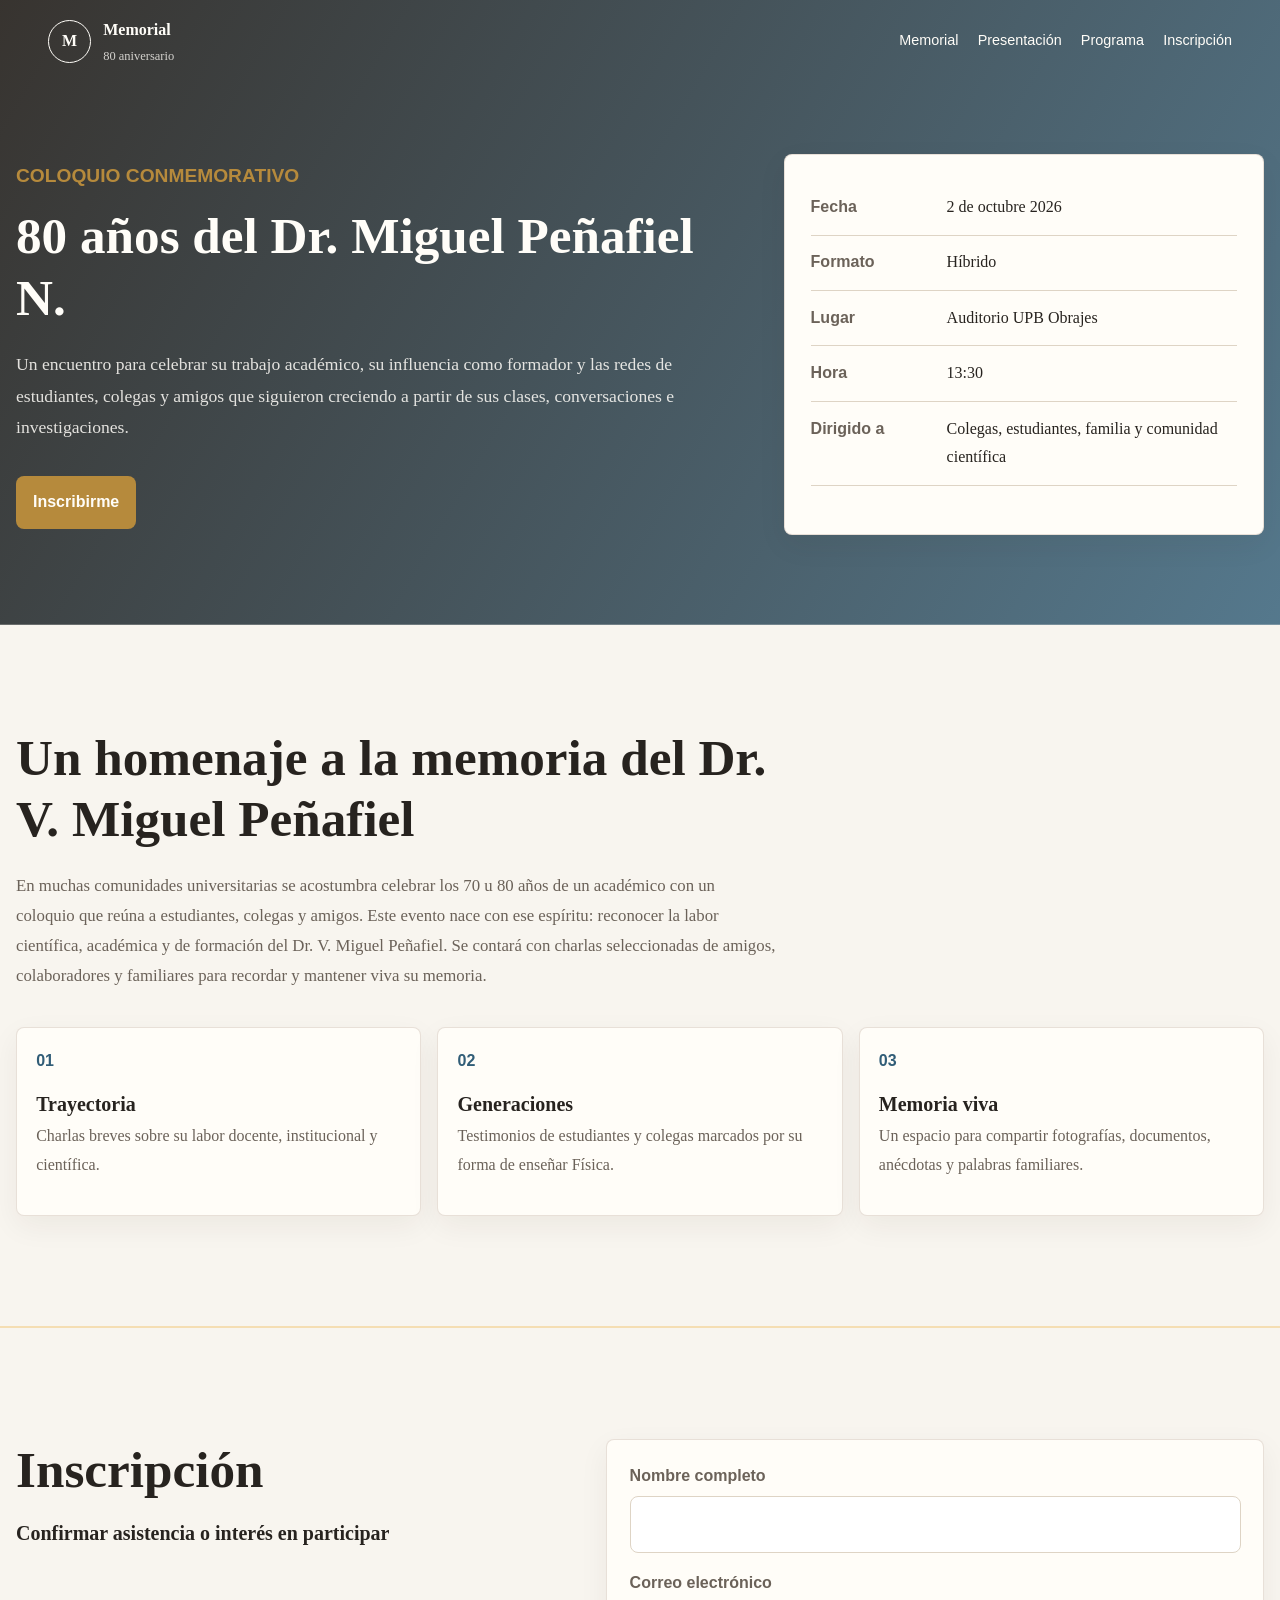
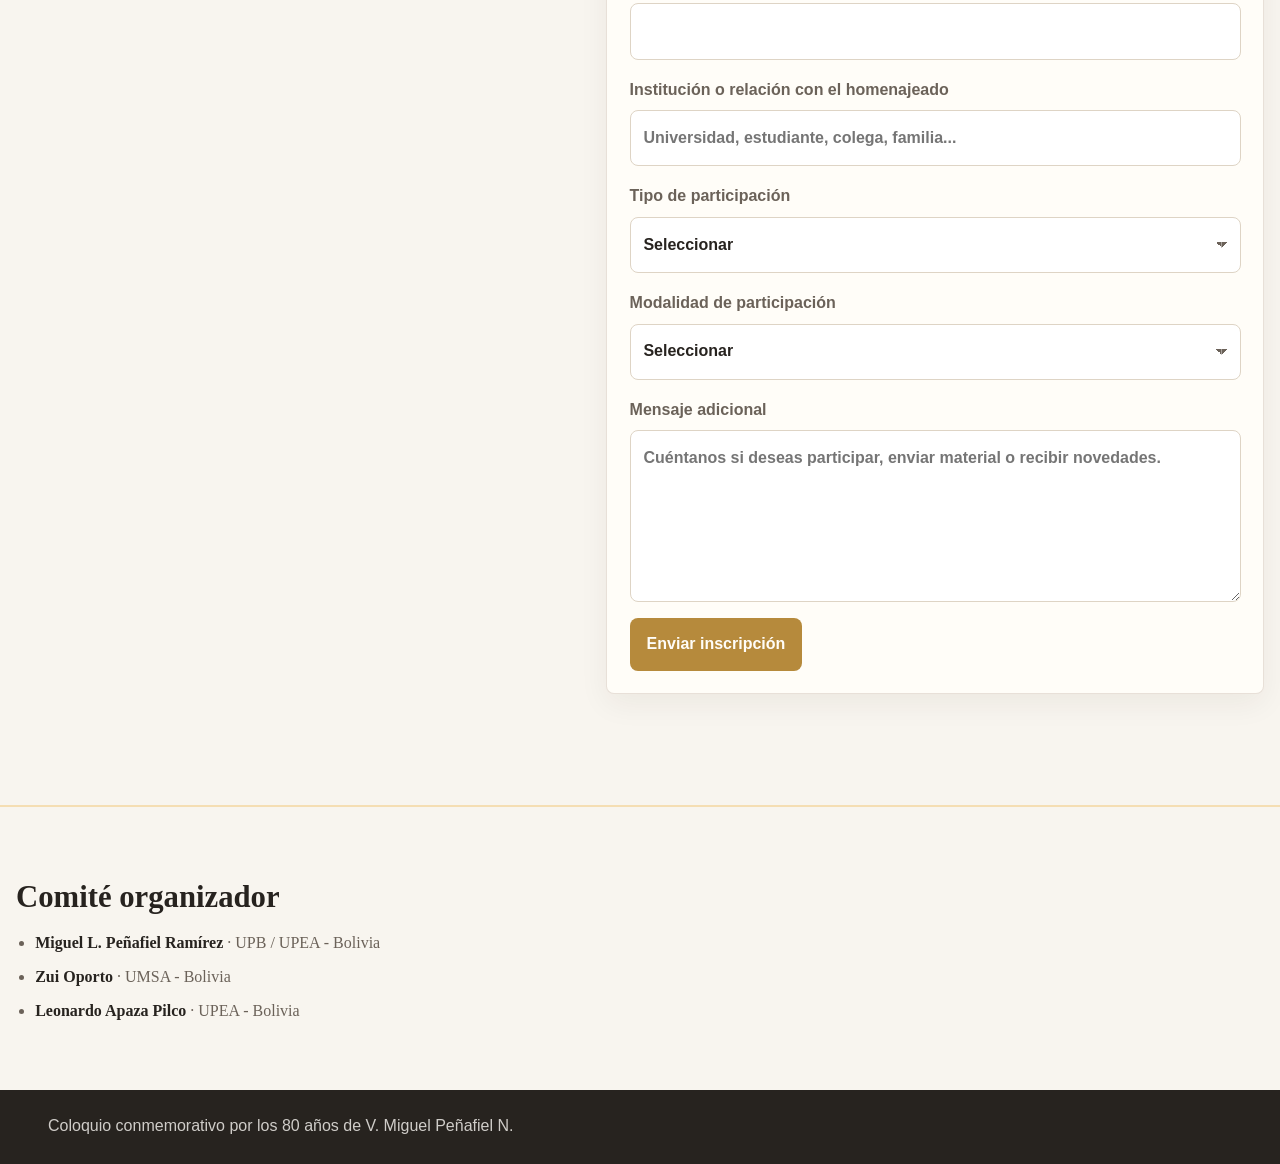
==== index.html @ a24dca51 "Update index.html tentative program update" ====
<!DOCTYPE html>
<html lang="es">
  <head>
    <meta charset="UTF-8" />
    <meta name="viewport" content="width=device-width, initial-scale=1.0" />
    <meta
      name="description"
      content="Página del coloquio conmemorativo por los 80 años de V. Miguel Peñafiel N., doctor en Física y formador de generaciones de físicos en Bolivia."
    />
    <title>80 aniversario | Dr. V. Miguel Peñafiel N.</title>
    <link rel="stylesheet" href="styles.css" />
  </head>
  <body>
    <a class="skip-link" href="#contenido">Saltar al contenido</a>

    <header class="site-header event-header" data-header>
      <a class="brand" href="index.html" aria-label="Volver al memorial">
        <span class="brand-mark" aria-hidden="true">M</span>
        <span>
          <strong>Memorial</strong>
          <small>80 aniversario</small>
        </span>
      </a>

     <!-- <button class="nav-toggle" type="button" aria-expanded="false" aria-controls="site-nav">
        <span class="nav-toggle-line"></span>
        <span class="nav-toggle-line"></span>
        <span class="nav-toggle-line"></span>
        <span class="sr-only">Abrir menú</span>
      </button>
      -->

      <nav class="site-nav" id="site-nav" aria-label="Navegación principal">
        <a href="index.html">Memorial</a>
        <a href="#presentacion">Presentación</a>
        <a href="#programa">Programa</a>
        <a href="#inscripcion">Inscripción</a>
      </nav>
    </header>

    <main id="contenido">
      <section class="event-hero" aria-labelledby="event-page-title">
        <div class="section-shell event-hero-grid">
          <div class="event-hero-copy">
            <p class="eyebrow">Coloquio conmemorativo</p>
            <h2 id="event-page-title">80 años del Dr. Miguel Peñafiel N.</h2>
            <p>
              Un encuentro para celebrar su trabajo académico, su influencia como formador y las redes de
              estudiantes, colegas y amigos que siguieron creciendo a partir de sus clases, conversaciones e
              investigaciones.
            </p>
            <div class="hero-actions">
              <a class="button button-primary" href="#inscripcion">Inscribirme</a>
              <!--
              <a class="button event-button-secondary" href="#programa">Ver programa tentativo</a>
              -->
            </div>
          </div>

          <aside class="event-summary-panel" aria-label="Resumen del evento">
            <dl class="event-details">
              <div>
                <dt>Fecha</dt>
                <dd>2 de octubre 2026</dd>
              </div>
              <div>
                <dt>Formato</dt>
                <dd>Híbrido</dd>
              </div>
              <div>
                <dt>Lugar</dt>
                <dd>Auditorio UPB Obrajes</dd>
              </div>
              <div>
                <dt>Hora</dt>
                <dd>13:30</dd>
              </div>
              <div>
                <dt>Dirigido a</dt>
                <dd>Colegas, estudiantes, familia y comunidad científica</dd>
              </div>
            </dl>
          </aside>
        </div>
      </section>

      <section class="section-shell section" id="presentacion" aria-labelledby="presentation-title">
        <div class="section-heading">
          <h2 id="presentation-title">Un homenaje a la memoria del Dr. V. Miguel Peñafiel</h2>
          <p>
            En muchas comunidades universitarias se acostumbra celebrar los 70 u 80 años de un académico
            con un coloquio que reúna a estudiantes, colegas y amigos. Este evento nace con ese espíritu:
            reconocer la labor científica, académica y de formación del Dr. V. Miguel Peñafiel. Se contará 
            con charlas seleccionadas de amigos, colaboradores y familiares para recordar y mantener viva
             su memoria.
          </p>
        </div>

        <div class="feature-grid">
          <article class="feature-card">
            <span>01</span>
            <h3>Trayectoria</h3>
            <p>Charlas breves sobre su labor docente, institucional y científica.</p>
          </article>
          <article class="feature-card">
            <span>02</span>
            <h3>Generaciones</h3>
            <p>Testimonios de estudiantes y colegas marcados por su forma de enseñar Física.</p>
          </article>
          <article class="feature-card">
            <span>03</span>
            <h3>Memoria viva</h3>
            <p>Un espacio para compartir fotografías, documentos, anécdotas y palabras familiares.</p>
          </article>
        </div>
      </section>

<!--
<section class="band" id="programa" aria-labelledby="program-title">
  <div class="section-shell section">
    <div class="section-heading">
      <p class="eyebrow">Programa tentativo</p>
      <h2 id="program-title">Una jornada para pensar, recordar y encontrarnos</h2>
      <p>
        La programación puede ajustarse a medida que se confirme la participación de colegas,
        estudiantes e instituciones.
      </p>
    </div>

    <div class="program-list">
        <article class="program-item">
        <time>13:30</time>
        <div>
          <h3>José Nogales</h3>
          <p>por definir</p>
        </div>
      </article>
      <article class="program-item">
        <time>14:00</time>
        <div>
          <h3>Registro y bienvenida</h3>
          <p>Recepción de asistentes, café inicial y apertura del encuentro.</p>
        </div>
      </article>

      <article class="program-item">
        <time>14:30</time>
        <div>
          <h3>Apertura institucional</h3>
          <p>Palabras de bienvenida y presentación del sentido del coloquio.</p>
        </div>
      </article>

      <article class="program-item">
        <time>15:00</time>
        <div>
          <h3>Mesa 1: Física, docencia y universidad</h3>
          <p>Intervenciones sobre su papel en la formación académica y científica.</p>
        </div>
      </article>

      <article class="program-item">
        <time>15:30</time>
        <div>
          <h3>Mesa 2: Testimonios de generaciones</h3>
          <p>Recuerdos de exestudiantes, colegas y colaboradores.</p>
        </div>
      </article>

      <article class="program-item">
        <time>16:30</time>
        <div>
          <h3>Marcelo Ramírez</h3>
          <p>por definir</p>
        </div>
      </article>

      <article class="program-item">
        <time>17:00</time>
        <div>
          <h3>Renán Cabrera</h3>
          <p>Control relativistico con la ecuación de Dirac</p>
        </div>
      </article>

      <article class="program-item">
        <time>17:00</time>
        <div>
          <h3>Memoria familiar</h3>
          <p>Palabras de la familia y presentación de fotografías o documentos seleccionados.</p>
        </div>
      </article>

      <article class="program-item">
        <time>17:30</time>
        <div>
          <h3>Zui Oporto</h3>
          <p>Revisión de la tesis de doctorado del Dr. V. Miguel Peñafiel</p>
        </div>
      </article>

      <article class="program-item">
        <time>18:00</time>
        <div>
          <h3>Cierre</h3>
          <p>Agradecimientos y próximos pasos para conservar el archivo memorial.</p>
        </div>
      </article>

      <article class="program-item">
        <time>18:30</time>
        <div>
          <h3>Cierre</h3>
          <p>Agradecimientos y próximos pasos para conservar el archivo memorial.</p>
        </div>
      </article>
    </div>
  </div>
</section>
-->
<hr class="white-line">
    
      <section class="section-inscription section" id="inscripcion" aria-labelledby="registration-title">
        <div class="registration-layout">
          <div>
            <h2>Inscripción</h2>
            <h3 id="registration-title">Confirmar asistencia o interés en participar</h3>
          </div>

          <form
  class="registration-form"
  action="https://formspree.io/f/xdeorkno"
  method="POST"
>
  <label>
    Nombre completo
    <input
      type="text"
      name="name"
      autocomplete="name"
      required
    />
  </label>

  <label>
    Correo electrónico
    <input
      type="email"
      name="email"
      autocomplete="email"
      required
    />
  </label>

  <label>
    Institución o relación con el homenajeado
    <input
      type="text"
      name="affiliation"
      placeholder="Universidad, estudiante, colega, familia..."
      required
    />
  </label>

  <label>
    Tipo de participación
    <select name="participation" required>
      <option value="">Seleccionar</option>
      <option value="Asistente">Asistente</option>
      <option value="Propuesta de charla">
        Quisiera proponer una charla
      </option>
      <option value="Testimonio">
        Quisiera compartir un testimonio
      </option>
      <option value="Institución">
        Represento a una institución
      </option>
    </select>
  </label>

   <label>
    Modalidad de participación
    <select name="participation" required>
      <option value="">Seleccionar</option>
      <option value="Presencial">Presencial</option>
      <option value="Virtual">Virtual</option>
    </select>
  </label>
            

  <label>
    Mensaje adicional
    <textarea
      name="message"
      rows="5"
      placeholder="Cuéntanos si deseas participar, enviar material o recibir novedades."
    ></textarea>
  </label>

  <input
    type="hidden"
    name="_subject"
    value="Nueva inscripción al coloquio del Dr. Miguel Peñafiel"
  />

  <button
    class="button button-primary"
    type="submit"
  >
    Enviar inscripción
  </button>
</form>
        </div>
      </section>
<hr class="white-line">
      <section class="section-shell committee-section" id="comite" aria-labelledby="committee-title">
        <h2 id="committee-title">Comité organizador</h2>
        <ul class="committee-list">
          <li><strong>Miguel L. Peñafiel Ramírez</strong> · UPB / UPEA - Bolivia </li>
          <li><strong>Zui Oporto</strong> · UMSA - Bolivia</li>
          <li><strong>Leonardo Apaza Pilco</strong> · UPEA - Bolivia</li>
        </ul>
      </section>

    </main>

    <footer class="site-footer">
      <p>Coloquio conmemorativo por los 80 años de V. Miguel Peñafiel N.</p>
      <!--
      <a href="index.html">Volver al memorial</a>
      -->
    </footer>

    <script src="js/main.js"></script>
  </body>
</html>
---- styles.css ----
:root {
  color-scheme: light;
  --paper: #f8f5ef;
  --paper-deep: #efe8dc;
  --ink: #27231f;
  --muted: #6b6259;
  --line: #ded4c5;
  --cedar: #724a32;
  --cedar-dark: #533421;
  --sage: #687967;
  --blue: #315d77;
  --gold: #b68a3c;
  --white: #fffdf8;
  --shadow: 0 20px 55px rgba(43, 32, 22, 0.14);
  --radius: 8px;
  --max: 1400px;
}

* {
  box-sizing: border-box;
}

html {
  scroll-behavior: smooth;
}

body {
  margin: 0;
  background: var(--paper);
  color: var(--ink);
  font-family: Georgia, "Times New Roman", serif;
  line-height: 1.8;
}

.home-page {
  --paper: #f7efe6;
  --paper-deep: #efe2d2;
  --ink: #2a211d;
  --muted: #6b5d55;
  --line: #d8c3b0;
  --cedar: #9f1f24;
  --cedar-dark: #661217;
  --sage: #8f6f59;
  --blue: #334f5f;
  --gold: #b87443;
  --white: #fffdf7;
  --shadow: 0 18px 44px rgba(63, 42, 31, 0.12);
}

.home-page::before {
  content: "";
  position: fixed;
  z-index: -1;
  inset: 0;
  background:
    linear-gradient(90deg, rgba(120, 84, 54, 0.04) 1px, transparent 1px),
    linear-gradient(0deg, rgba(120, 84, 54, 0.035) 1px, transparent 1px);
  background-size: 34px 34px;
  pointer-events: none;
}

body.nav-open {
  overflow: hidden;
}

a {
  color: inherit;
}

button,
input,
select,
textarea {
  font: inherit;
}

code {
  background: rgba(114, 74, 50, 0.1);
  border-radius: 4px;
  padding: 0.1rem 0.35rem;
}

.skip-link,
.sr-only {
  position: absolute;
  width: 1px;
  height: 1px;
  overflow: hidden;
  clip: rect(0, 0, 0, 0);
}

.skip-link:focus {
  z-index: 1000;
  width: auto;
  height: auto;
  clip: auto;
  top: 1rem;
  left: 1rem;
  padding: 0.75rem 1rem;
  background: var(--ink);
  color: var(--white);
}

.white-line {
  border: 0;
  border-top: 2px solid wheat;
}

.site-header {
  position: fixed;
  z-index: 50;
  top: 0;
  left: 0;
  right: 0;
  display: flex;
  align-items: center;
  justify-content: space-between;
  gap: 1rem;
  padding: 1rem clamp(1rem, 4vw, 3rem);
  color: var(--white);
  transition: background 180ms ease, box-shadow 180ms ease, color 180ms ease;
}

.site-header.scrolled,
.site-header.nav-active {
  background: rgba(248, 245, 239, 0.96);
  color: var(--ink);
  box-shadow: 0 8px 24px rgba(33, 27, 20, 0.1);
  backdrop-filter: blur(16px);
}

.brand {
  display: inline-flex;
  align-items: center;
  gap: 0.75rem;
  text-decoration: none;
}

.brand-mark {
  display: grid;
  width: 2.7rem;
  height: 2.7rem;
  place-items: center;
  border: 1px solid currentColor;
  border-radius: 50%;
  font-weight: 700;
}

.brand strong,
.brand small {
  display: block;
}

.brand small {
  color: currentColor;
  font-size: 0.78rem;
  opacity: 0.78;
}

.site-nav {
  display: flex;
  align-items: center;
  gap: clamp(0.65rem, 1.5vw, 1.35rem);
  font-family: Arial, Helvetica, sans-serif;
  font-size: 0.9rem;
}

.site-nav a {
  padding: 0.35rem 0;
  text-decoration: none;
  border-bottom: 1px solid transparent;
}

.site-nav a:hover,
.site-nav a:focus-visible {
  border-color: currentColor;
}

.nav-toggle {
  display: none;
  width: 2.75rem;
  height: 2.75rem;
  border: 1px solid currentColor;
  border-radius: 50%;
  background: transparent;
  color: inherit;
}

.nav-toggle-line {
  display: block;
  width: 1.05rem;
  height: 1px;
  margin: 0.25rem auto;
  background: currentColor;
}

.hero {
  position: relative;
  min-height: 92vh;
  display: grid;
  align-items: center;
  overflow: hidden;
  color: var(--white);
}

.hero-bg,
.hero-overlay {
  position: absolute;
  inset: 0;
}

.hero-bg {
  background-image: url("../assets/images/web-background.jpg");
  background-position: center;
  background-size: cover;
  transform: scale(1.02);
}

.hero-overlay {
  background:
    linear-gradient(90deg, rgba(19, 17, 15, 0.78), rgba(19, 17, 15, 0.38) 48%, rgba(19, 17, 15, 0.22)),
    linear-gradient(0deg, rgba(19, 17, 15, 0.42), transparent 45%);
}

.home-page .hero-overlay {
  background:
    linear-gradient(90deg, rgba(42, 33, 29, 0.92), rgba(80, 55, 43, 0.72) 46%, rgba(42, 33, 29, 0.3)),
    linear-gradient(0deg, rgba(42, 33, 29, 0.58), transparent 50%);
}

.hero-content {
  position: relative;
  width: min(680px, calc(100% - 2rem));
  margin-left: clamp(1rem, 8vw, 7rem);
  padding-top: 5rem;
}

.home-page .hero {
  min-height: 86vh;
}

.home-page .hero-content {
  border-left: 5px solid var(--cedar);
  padding-left: clamp(1rem, 3vw, 2rem);
}

.eyebrow {
  margin: 0 0 0.7rem;
  color: var(--gold);
  font-family: Arial, Helvetica, sans-serif;
  font-size: 1.2rem;
  font-weight: 700;
  letter-spacing: 0;
  text-transform: uppercase;
}

h1,
h2,
h3,
p {
  margin-top: 0;
}

h1 {
  margin-bottom: 1rem;
  font-size: clamp(3rem, 8vw, 6.5rem);
  line-height: 0.96;
  max-width: 8.8ch;
}

h2 {
  margin-bottom: 1.3rem;
  font-size: clamp(2rem, 4vw, 3.4rem);
  line-height: 1.2;
}

h3 {
  margin-bottom: 0.4rem;
  font-size: 1.25rem;
  line-height: 1.2;
}

.hero-dates {
  margin-bottom: 1.2rem;
  color: #ead8b7;
  font-size: 1.25rem;
}

.hero-copy {
  max-width: 38rem;
  color: rgba(255, 253, 248, 0.88);
  font-size: 1.15rem;
}

.hero-actions {
  display: flex;
  flex-wrap: wrap;
  gap: 0.8rem;
  margin-top: 2rem;
}

.button {
  display: inline-flex;
  min-height: 2.85rem;
  align-items: center;
  justify-content: center;
  border: 1px solid transparent;
  border-radius: var(--radius);
  padding: 0.7rem 1rem;
  font-family: Arial, Helvetica, sans-serif;
  font-weight: 700;
  text-decoration: none;
  cursor: pointer;
}

.button-primary {
  background: var(--gold);
  color: var(--white);
}

.button-primary:hover,
.button-primary:focus-visible {
  background: var(--blue);
}

.button-secondary {
  border-color: rgba(255, 253, 248, 0.74);
  color: var(--white);
}

.button-secondary:hover,
.button-secondary:focus-visible {
  background: rgba(255, 253, 248, 0.12);
}

.section-inscription {
  width: min(var(--max), calc(100% - 2rem));
  margin: 0 auto;
  padding: 2rem;
}

.section-shell {
  width: min(var(--max), calc(100% - 2rem));
  margin: 0 auto;
}

.section {
  padding: clamp(4rem, 8vw, 7rem) 0;
}

.band {
  background: var(--paper-deep);
}

.home-page .band {
  background:
    linear-gradient(90deg, rgba(159, 31, 36, 0.055), rgba(255, 253, 247, 0.32)),
    var(--paper-deep);
}

.intro {
  padding: clamp(2.5rem, 5vw, 4rem) 0;
}

.intro-grid {
  display: grid;
  grid-template-columns: minmax(0, 0.9fr) minmax(0, 1.1fr);
  gap: clamp(1.5rem, 5vw, 4rem);
  align-items: start;
}

.intro-grid p:last-child,
.section-heading p {
  color: var(--muted);
  font-size: 1.05rem;
}

.section-heading {
  max-width: 760px;
  margin-bottom: 2.2rem;
}

.filter-row {
  display: flex;
  flex-wrap: wrap;
  gap: 0.6rem;
  margin-bottom: 1.4rem;
}

.filter-button {
  min-height: 2.4rem;
  border: 1px solid var(--line);
  border-radius: 999px;
  padding: 0.45rem 0.8rem;
  background: var(--white);
  color: var(--ink);
  cursor: pointer;
}

.filter-button.active {
  border-color: var(--cedar);
  background: var(--cedar);
  color: var(--white);
}

.photo-grid,
.memories-grid {
  display: grid;
  grid-template-columns: repeat(4, minmax(0, 1fr));
  gap: 1rem;
}

.photo-card,
.memory-card,
.document-item,
.event-panel,
.memory-form,
.contact-card {
  border: 1px solid rgba(96, 62, 43, 0.18);
  border-radius: var(--radius);
  background: var(--white);
  box-shadow: 0 10px 30px rgba(43, 32, 22, 0.06);
}

.home-page .photo-card,
.home-page .memory-card,
.home-page .document-item,
.home-page .archive-card,
.home-page .writing-card,
.home-page .event-panel,
.home-page .memory-form,
.home-page .contact-card {
  border-left: 4px solid rgba(159, 31, 36, 0.72);
  box-shadow: 0 12px 34px rgba(63, 42, 31, 0.08);
}

.photo-card {
  overflow: hidden;
}

.photo-card[hidden] {
  display: none;
}

.photo-card div:last-child {
  padding: 1rem;
}

.photo-card p,
.memory-card p,
.document-item p {
  margin-bottom: 0;
  color: var(--muted);
}

.photo-placeholder,
.photo-image {
  display: block;
  width: 100%;
  aspect-ratio: 4 / 3;
}

.photo-placeholder {
  background-size: cover;
  background-position: center;
}

.photo-image {
  object-fit: cover;
}

.photo-one {
  background-image:
    linear-gradient(140deg, rgba(49, 93, 119, 0.24), rgba(114, 74, 50, 0.18)),
    url("../assets/images/web-background.jpg");
}

.photo-two {
  background:
    linear-gradient(135deg, rgba(83, 52, 33, 0.78), rgba(104, 121, 103, 0.82)),
    repeating-linear-gradient(90deg, transparent 0 14px, rgba(255, 255, 255, 0.12) 14px 15px);
}

.photo-three {
  background:
    linear-gradient(160deg, rgba(49, 93, 119, 0.88), rgba(239, 232, 220, 0.4)),
    radial-gradient(circle at 70% 35%, rgba(255, 253, 248, 0.75), transparent 24%);
}

.photo-four {
  background:
    linear-gradient(135deg, rgba(182, 138, 60, 0.78), rgba(114, 74, 50, 0.72)),
    linear-gradient(45deg, transparent 48%, rgba(255, 253, 248, 0.35) 48% 52%, transparent 52%);
}

.document-list {
  display: grid;
  gap: 0.85rem;
}

.archive-layout {
  display: grid;
  gap: 1.2rem;
}

.archive-card,
.archive-note,
.writing-card {
  border: 1px solid rgba(96, 62, 43, 0.18);
  border-radius: var(--radius);
  background: var(--white);
  box-shadow: 0 10px 30px rgba(43, 32, 22, 0.06);
}

.archive-card {
  display: grid;
  grid-template-columns: minmax(0, 1fr) auto;
  gap: 1rem;
  align-items: center;
  padding: clamp(1rem, 3vw, 1.5rem);
}

.archive-card p {
  margin-bottom: 0;
  color: var(--muted);
}

.archive-note {
  padding: 0.9rem 1rem;
  color: var(--muted);
}

.archive-note strong {
  color: var(--ink);
}

.writings-grid {
  display: grid;
  grid-template-columns: repeat(3, minmax(0, 1fr));
  gap: 1rem;
}

.writing-card {
  display: grid;
  gap: 0.55rem;
  align-content: start;
  padding: 1.1rem;
}

.writing-card p {
  margin-bottom: 0.5rem;
  color: var(--muted);
}

.writing-type {
  color: var(--cedar);
  font-family: Arial, Helvetica, sans-serif;
  font-size: 0.82rem;
  font-weight: 700;
}

.document-item {
  display: grid;
  grid-template-columns: auto 1fr auto;
  gap: 1rem;
  align-items: center;
  padding: 1rem;
}

.document-icon {
  display: grid;
  width: 3rem;
  height: 3rem;
  place-items: center;
  border-radius: 50%;
  background: rgba(49, 93, 119, 0.12);
  color: var(--blue);
  font-family: Arial, Helvetica, sans-serif;
  font-weight: 700;
}

.document-link {
  color: var(--cedar);
  font-family: Arial, Helvetica, sans-serif;
  font-weight: 700;
}

.document-link.is-disabled {
  color: var(--muted);
  text-decoration: none;
}

.event-section {
  padding: clamp(4rem, 8vw, 7rem) 0;
  background: var(--ink);
  color: var(--white);
}

.home-page .event-section {
  background:
    linear-gradient(135deg, rgba(42, 33, 29, 0.98), rgba(96, 18, 23, 0.92));
}

.event-layout {
  display: grid;
  grid-template-columns: minmax(0, 1fr) minmax(320px, 0.8fr);
  gap: clamp(1.5rem, 5vw, 4rem);
  align-items: center;
}

.event-copy p:not(.eyebrow) {
  max-width: 40rem;
  color: rgba(255, 253, 248, 0.76);
  font-size: 1.08rem;
}

.event-panel {
  padding: clamp(1rem, 3vw, 1.6rem);
  color: var(--ink);
}

.event-details {
  margin: 0 0 1.4rem;
}

.event-details div {
  display: grid;
  grid-template-columns: 7.5rem 1fr;
  gap: 1rem;
  padding: 0.8rem 0;
  border-bottom: 1px solid var(--line);
}

.event-details dt {
  color: var(--muted);
  font-family: Arial, Helvetica, sans-serif;
  font-weight: 700;
}

.event-details dd {
  margin: 0;
}

.memories-grid {
  margin-bottom: 1rem;
}

.memory-card {
  padding: 1rem;
}

.memory-card cite {
  display: block;
  margin-top: 1rem;
  color: var(--cedar);
  font-family: Arial, Helvetica, sans-serif;
  font-style: normal;
  font-weight: 700;
}

.memory-form {
  margin-top: 1.5rem;
  padding: clamp(1rem, 3vw, 1.4rem);
}

.form-grid {
  display: grid;
  grid-template-columns: repeat(2, minmax(0, 1fr));
  gap: 1rem;
}

label {
  display: grid;
  gap: 0.35rem;
  margin-bottom: 1rem;
  color: var(--muted);
  font-family: Arial, Helvetica, sans-serif;
  font-weight: 700;
}

input,
select,
textarea {
  width: 100%;
  border: 1px solid var(--line);
  border-radius: var(--radius);
  padding: 0.8rem;
  background: #fff;
  color: var(--ink);
}

select {
  appearance: none;
  background-image:
    linear-gradient(45deg, transparent 50%, var(--muted) 50%),
    linear-gradient(135deg, var(--muted) 50%, transparent 50%);
  background-position:
    calc(100% - 1.1rem) 50%,
    calc(100% - 0.75rem) 50%;
  background-repeat: no-repeat;
  background-size: 0.35rem 0.35rem;
}

textarea {
  resize: vertical;
}

.form-note {
  min-height: 1.5rem;
  margin: 0.8rem 0 0;
  color: var(--sage);
  font-family: Arial, Helvetica, sans-serif;
  font-weight: 700;
}

.contact-band {
  padding: clamp(4rem, 8vw, 6rem) 0;
}

.contact-layout {
  display: grid;
  grid-template-columns: minmax(0, 1fr) minmax(280px, 0.7fr);
  gap: clamp(1.5rem, 5vw, 3rem);
  align-items: center;
}

.contact-card {
  display: grid;
  gap: 0.4rem;
  padding: 1.2rem;
  font-style: normal;
}

.contact-card span {
  color: var(--muted);
}

.event-hero {
  padding: clamp(7rem, 12vw, 10rem) 0 clamp(4rem, 7vw, 6rem);
  background:
    linear-gradient(120deg, rgba(39, 35, 31, 0.92), rgba(49, 93, 119, 0.82)),
    url("../assets/images/web-background.jpg");
  background-position: center;
  background-size: cover;
  color: var(--white);
}

.event-hero-grid {
  display: grid;
  grid-template-columns: minmax(0, 1.1fr) minmax(320px, 0.75fr);
  gap: clamp(1.5rem, 5vw, 4rem);
  align-items: center;
}

.event-hero-copy {
  max-width: 760px;
}

.event-hero-copy h1 {
  max-width: 10.5ch;
}

.event-hero-copy p:not(.eyebrow):not(.hero-dates) {
  max-width: 44rem;
  color: rgba(255, 253, 248, 0.86);
  font-size: 1.1rem;
}

.event-button-secondary {
  border-color: rgba(255, 253, 248, 0.74);
  color: var(--white);
}

.event-button-secondary:hover,
.event-button-secondary:focus-visible {
  background: rgba(255, 253, 248, 0.12);
}

.event-summary-panel,
.feature-card,
.program-item,
.registration-form {
  border: 1px solid rgba(114, 74, 50, 0.16);
  border-radius: var(--radius);
  background: var(--white);
  box-shadow: 0 10px 30px rgba(43, 32, 22, 0.06);
}

.event-summary-panel {
  padding: clamp(1rem, 3vw, 1.6rem);
  color: var(--ink);
}

.feature-grid {
  display: grid;
  grid-template-columns: repeat(3, minmax(0, 1fr));
  gap: 1rem;
}

.feature-card {
  padding: 1.2rem;
}

.feature-card span {
  display: inline-flex;
  margin-bottom: 1rem;
  color: var(--blue);
  font-family: Arial, Helvetica, sans-serif;
  font-weight: 700;
}

.feature-card p,
.program-item p,
.registration-layout p {
  color: var(--muted);
}

.committee-section {
  padding: clamp(2.5rem, 5vw, 4rem) 0;
}

.committee-section h2 {
  margin-bottom: 0.8rem;
  font-size: clamp(1.4rem, 2.4vw, 2rem);
}

.committee-list {
  max-width: 680px;
  margin: 0;
  padding-left: 1.2rem;
  color: var(--muted);
}

.committee-list li + li {
  margin-top: 0.35rem;
}

.committee-list strong {
  color: var(--ink);
}

.program-list {
  display: grid;
  gap: 0.85rem;
}

.program-item {
  display: grid;
  grid-template-columns: 5rem 1fr;
  gap: 1rem;
  padding: 1rem;
}

.program-item time {
  color: var(--cedar);
  font-family: Arial, Helvetica, sans-serif;
  font-weight: 700;
}

.program-item h3 {
  margin-bottom: 0.25rem;
}

.program-item p {
  margin-bottom: 0;
}

.registration-layout {
  display: grid;
  grid-template-columns: minmax(0, 0.8fr) minmax(320px, 1fr);
  gap: clamp(1.5rem, 5vw, 4rem);
  align-items: start;
}

.registration-form {
  padding: clamp(1rem, 3vw, 1.4rem);
}

.site-footer {
  display: flex;
  justify-content: space-between;
  gap: 1rem;
  padding: 1.4rem clamp(1rem, 4vw, 3rem);
  background: var(--ink);
  color: rgba(255, 253, 248, 0.78);
  font-family: Arial, Helvetica, sans-serif;
}

.site-footer p {
  margin-bottom: 0;
}

.site-footer a {
  color: var(--white);
}

@media (max-width: 900px) {
  .nav-toggle {
    display: block;
  }

  .site-nav {
    position: fixed;
    inset: 4.8rem 1rem auto 1rem;
    display: none;
    flex-direction: column;
    align-items: stretch;
    padding: 1rem;
    border-radius: var(--radius);
    background: var(--white);
    color: var(--ink);
    box-shadow: var(--shadow);
  }

  .site-nav.open {
    display: flex;
  }

  .site-nav a {
    padding: 0.75rem 0.4rem;
    border-bottom: 1px solid var(--line);
  }

  .intro-grid,
  .event-layout,
  .event-hero-grid,
  .feature-grid,
  .registration-layout,
  .contact-layout {
    grid-template-columns: 1fr;
  }

  .photo-grid,
  .memories-grid,
  .writings-grid {
    grid-template-columns: repeat(2, minmax(0, 1fr));
  }
}

@media (max-width: 620px) {
  .site-header {
    padding: 0.85rem 1rem;
  }

  .brand small {
    display: none;
  }

  .hero {
    min-height: 88vh;
  }

  .hero-content {
    margin: 0 auto;
  }

  .hero-actions,
  .site-footer {
    flex-direction: column;
    align-items: stretch;
  }

  .button {
    width: 100%;
  }

  .photo-grid,
  .memories-grid,
  .writings-grid,
  .form-grid {
    grid-template-columns: 1fr;
  }

  .archive-card {
    grid-template-columns: 1fr;
  }

  .document-item {
    grid-template-columns: auto 1fr;
  }

  .document-link {
    grid-column: 2;
  }

  .event-details div {
    grid-template-columns: 1fr;
    gap: 0.2rem;
  }

  .program-item {
    grid-template-columns: 1fr;
    gap: 0.35rem;
  }
}
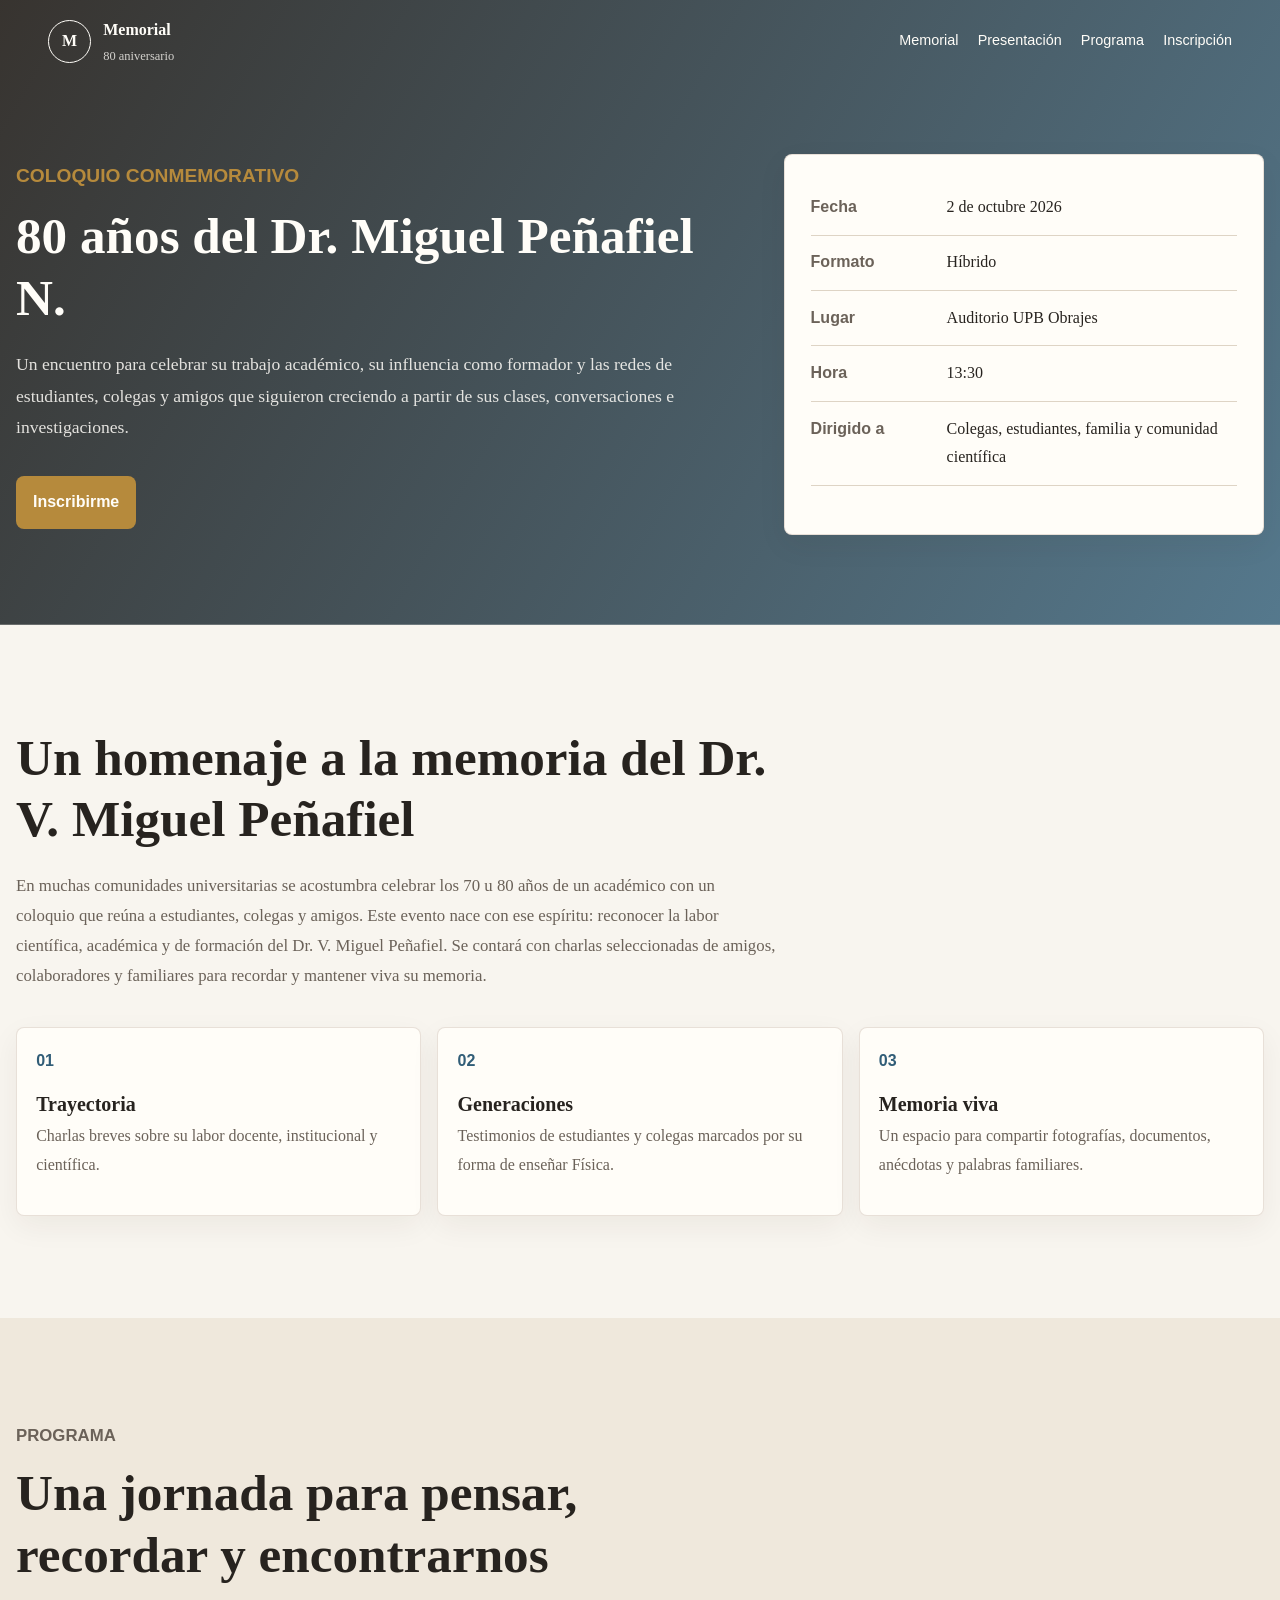
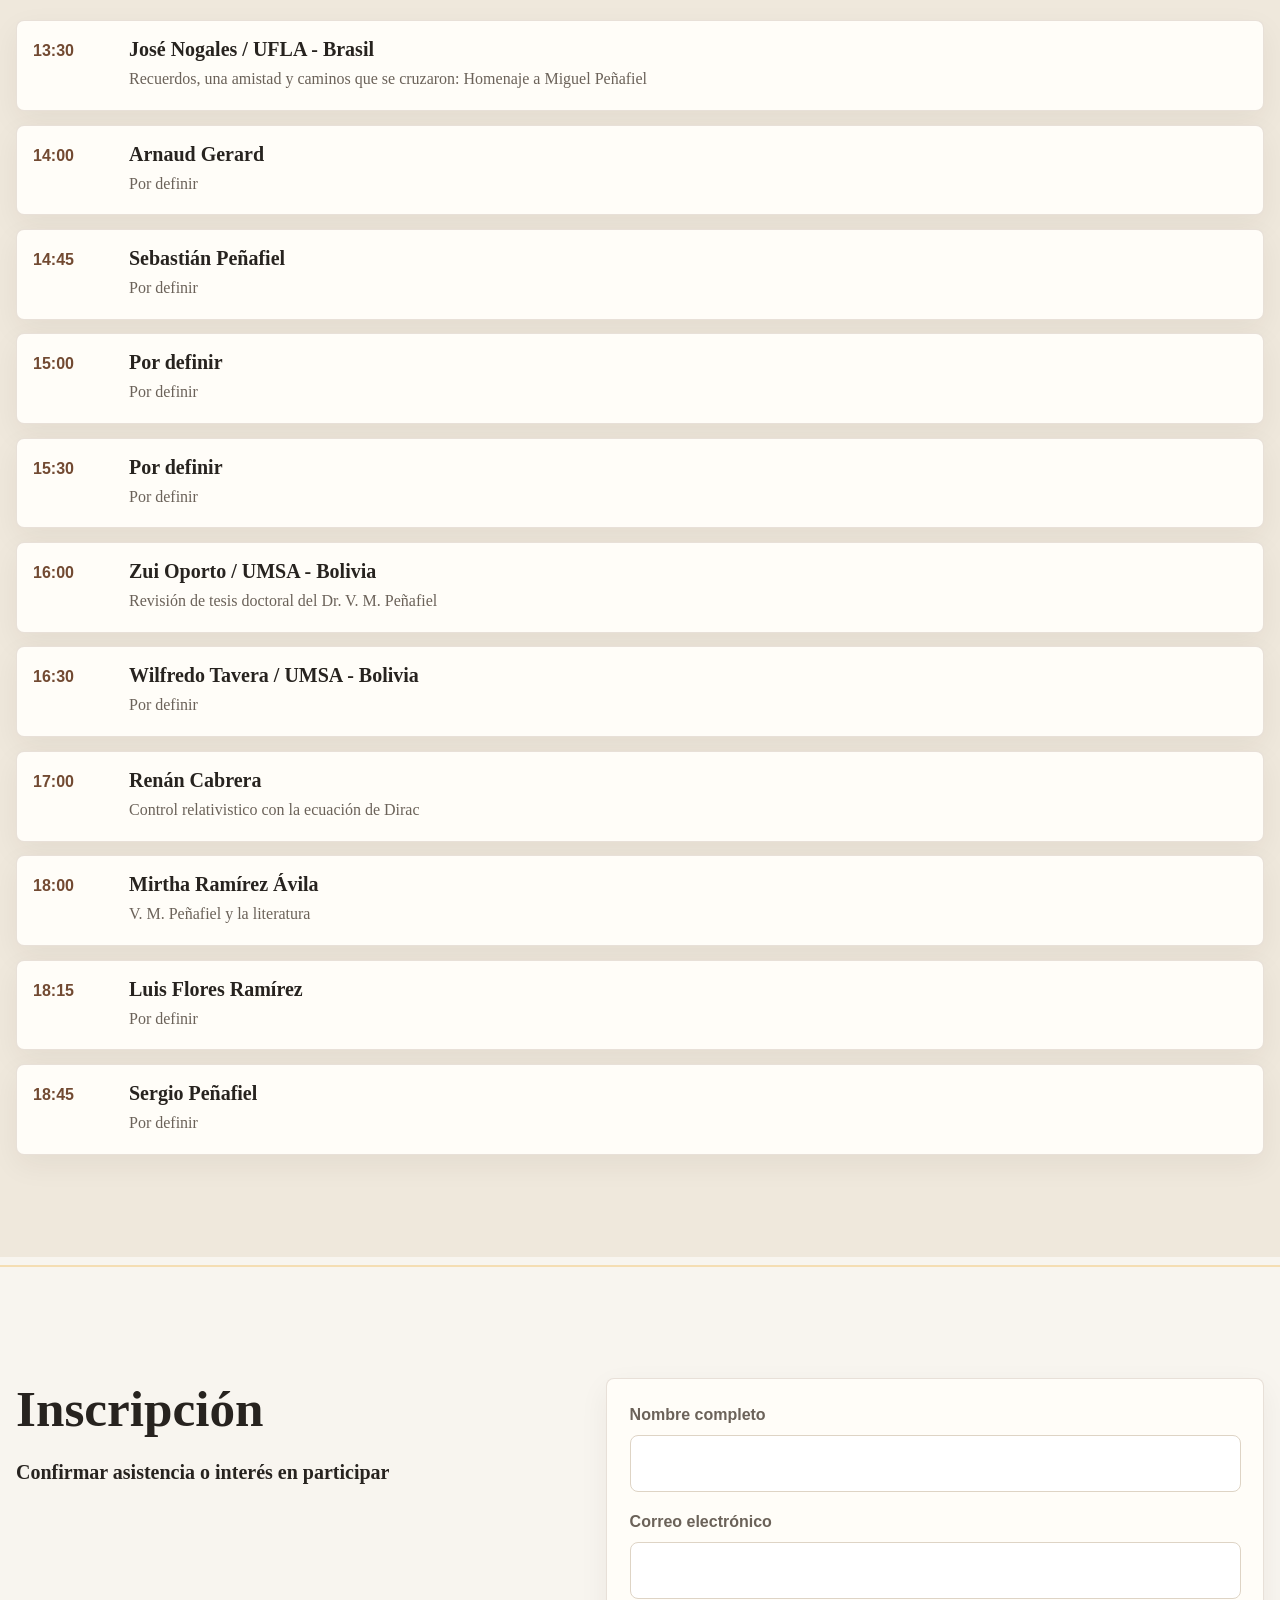
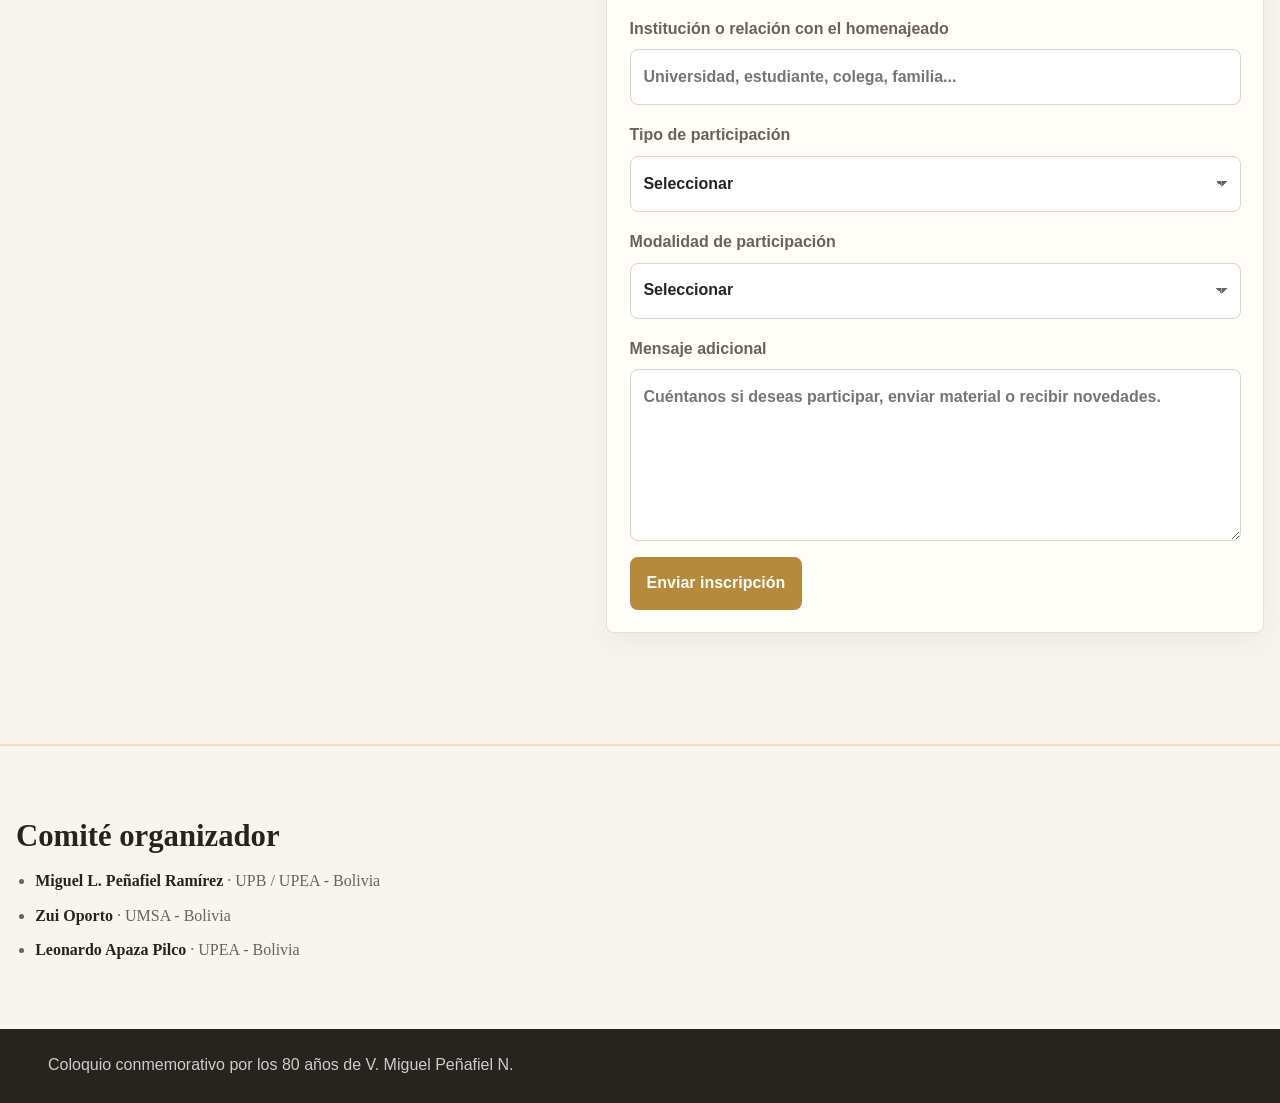
==== commit 5f11b3fe: "Update index.html Updated timetable" ====
--- a/index.html
+++ b/index.html
@@ -115,63 +115,66 @@
         </div>
       </section>
 
-<!--
 <section class="band" id="programa" aria-labelledby="program-title">
   <div class="section-shell section">
     <div class="section-heading">
-      <p class="eyebrow">Programa tentativo</p>
+      <p class="eyebrow">Programa</p>
       <h2 id="program-title">Una jornada para pensar, recordar y encontrarnos</h2>
-      <p>
-        La programación puede ajustarse a medida que se confirme la participación de colegas,
-        estudiantes e instituciones.
-      </p>
     </div>
 
     <div class="program-list">
         <article class="program-item">
         <time>13:30</time>
         <div>
-          <h3>José Nogales</h3>
-          <p>por definir</p>
+          <h3>José Nogales / UFLA - Brasil</h3>
+          <p>Recuerdos, una amistad y caminos que se cruzaron: Homenaje a Miguel Peñafiel</p>
         </div>
       </article>
       <article class="program-item">
         <time>14:00</time>
         <div>
-          <h3>Registro y bienvenida</h3>
-          <p>Recepción de asistentes, café inicial y apertura del encuentro.</p>
-        </div>
-      </article>
-
-      <article class="program-item">
-        <time>14:30</time>
-        <div>
-          <h3>Apertura institucional</h3>
-          <p>Palabras de bienvenida y presentación del sentido del coloquio.</p>
-        </div>
-      </article>
-
-      <article class="program-item">
+          <h3>Arnaud Gerard</h3>
+          <p>Por definir</p>
+        </div>
+      </article>
+
+      <article class="program-item">
+        <time>14:45</time>
+        <div>
+          <h3>Sebastián Peñafiel</h3>
+          <p> Por definir</p>
+        </div>
+      </article>
+
+       <article class="program-item">
         <time>15:00</time>
         <div>
-          <h3>Mesa 1: Física, docencia y universidad</h3>
-          <p>Intervenciones sobre su papel en la formación académica y científica.</p>
+          <h3>Por definir</h3>
+          <p>Por definir</p>
         </div>
       </article>
 
       <article class="program-item">
         <time>15:30</time>
         <div>
-          <h3>Mesa 2: Testimonios de generaciones</h3>
-          <p>Recuerdos de exestudiantes, colegas y colaboradores.</p>
+          <h3>Por definir</h3>
+          <p>Por definir</p>
+        </div>
+      </article>
+
+      <article class="program-item">
+        <time>16:00</time>
+        <div>
+          <h3>Zui Oporto / UMSA - Bolivia</h3>
+          <p>Revisión de tesis doctoral del Dr. V. M. Peñafiel</p>
         </div>
       </article>
 
       <article class="program-item">
         <time>16:30</time>
         <div>
-          <h3>Marcelo Ramírez</h3>
-          <p>por definir</p>
+          <h3>Wilfredo Tavera / UMSA - Bolivia</h3>
+          <p>Por definir</p>
         </div>
       </article>
 
@@ -184,40 +187,32 @@
       </article>
 
       <article class="program-item">
-        <time>17:00</time>
-        <div>
-          <h3>Memoria familiar</h3>
-          <p>Palabras de la familia y presentación de fotografías o documentos seleccionados.</p>
-        </div>
-      </article>
-
-      <article class="program-item">
-        <time>17:30</time>
-        <div>
-          <h3>Zui Oporto</h3>
-          <p>Revisión de la tesis de doctorado del Dr. V. Miguel Peñafiel</p>
-        </div>
-      </article>
-
-      <article class="program-item">
         <time>18:00</time>
         <div>
-          <h3>Cierre</h3>
-          <p>Agradecimientos y próximos pasos para conservar el archivo memorial.</p>
-        </div>
-      </article>
-
-      <article class="program-item">
-        <time>18:30</time>
-        <div>
-          <h3>Cierre</h3>
-          <p>Agradecimientos y próximos pasos para conservar el archivo memorial.</p>
+          <h3>Mirtha Ramírez Ávila</h3>
+          <p>V. M. Peñafiel y la literatura</p>
+        </div>
+      </article>
+
+      <article class="program-item">
+        <time>18:15</time>
+        <div>
+          <h3>Luis Flores Ramírez</h3>
+          <p>Por definir</p>
+        </div>
+      </article>
+
+      <article class="program-item">
+        <time>18:45</time>
+        <div>
+          <h3>Sergio Peñafiel</h3>
+          <p>Por definir</p>
         </div>
       </article>
     </div>
   </div>
 </section>
--->
+      
 <hr class="white-line">
     
       <section class="section-inscription section" id="inscripcion" aria-labelledby="registration-title">
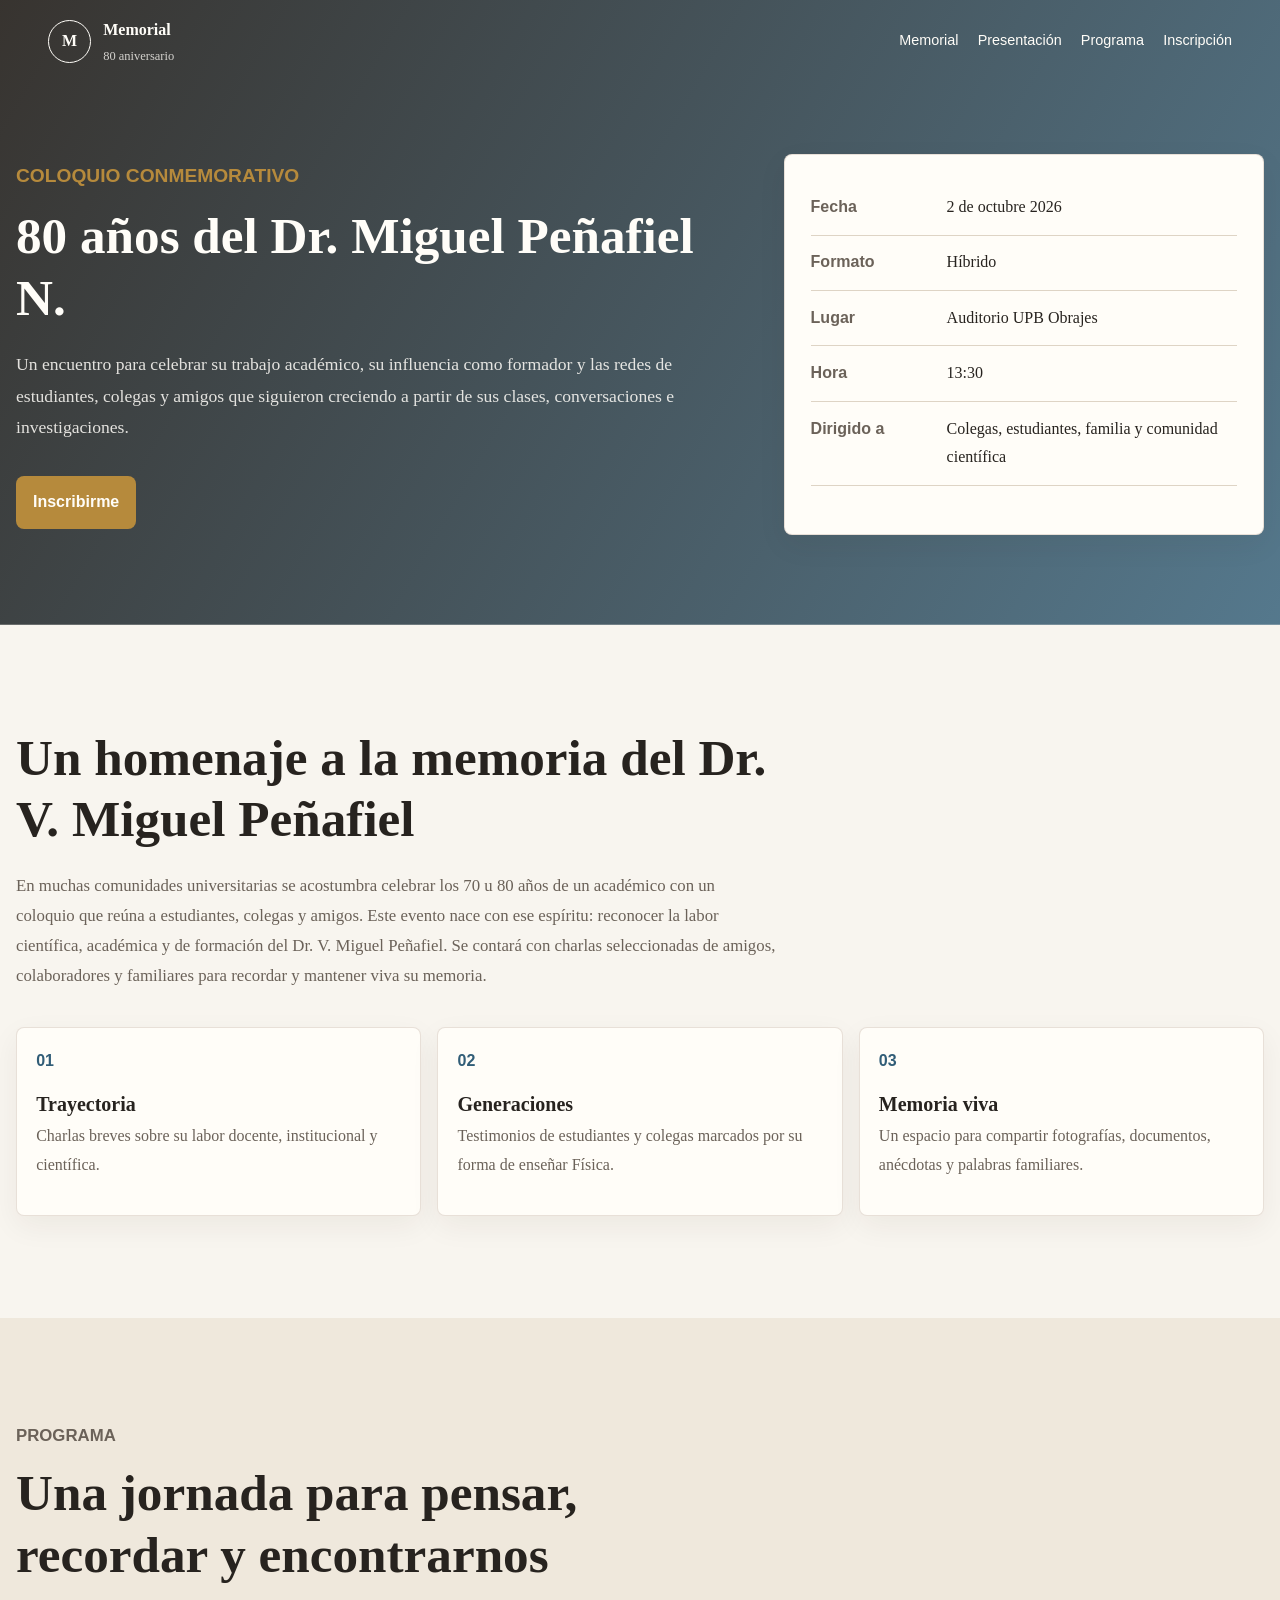
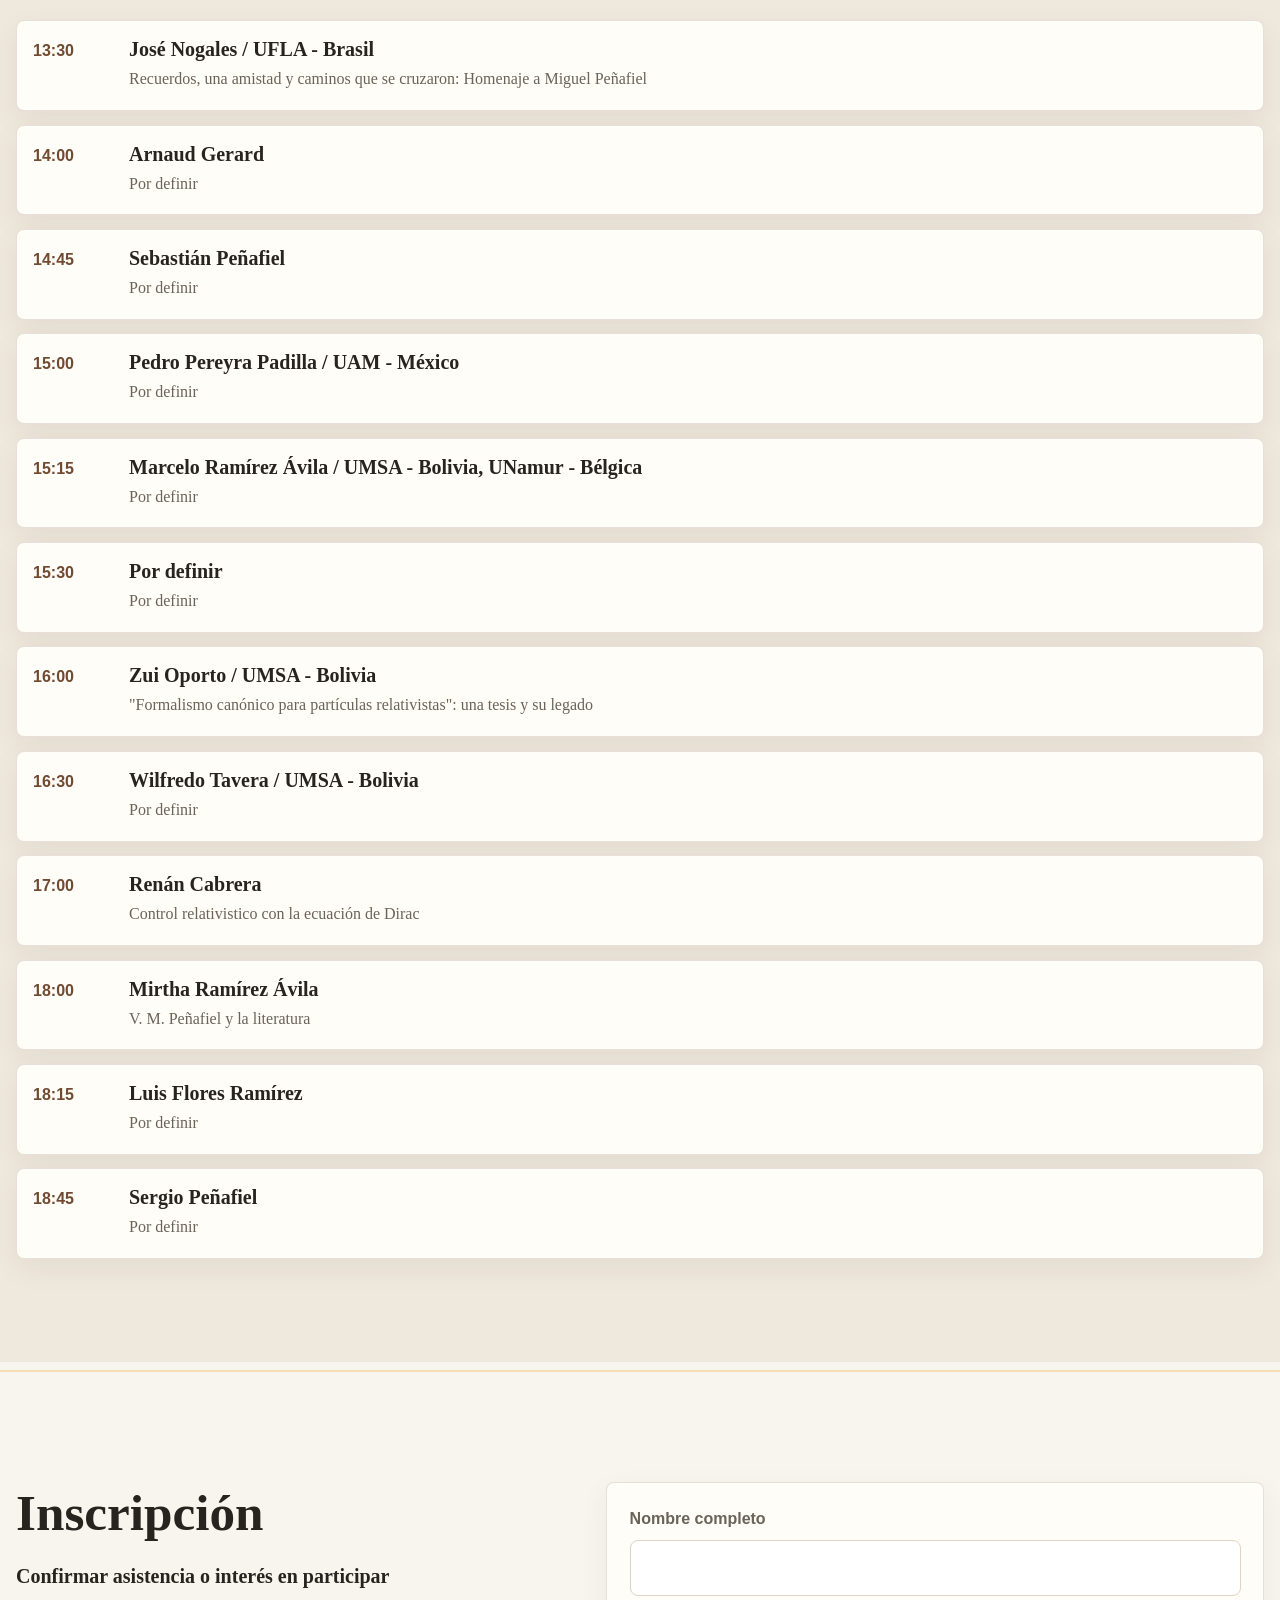
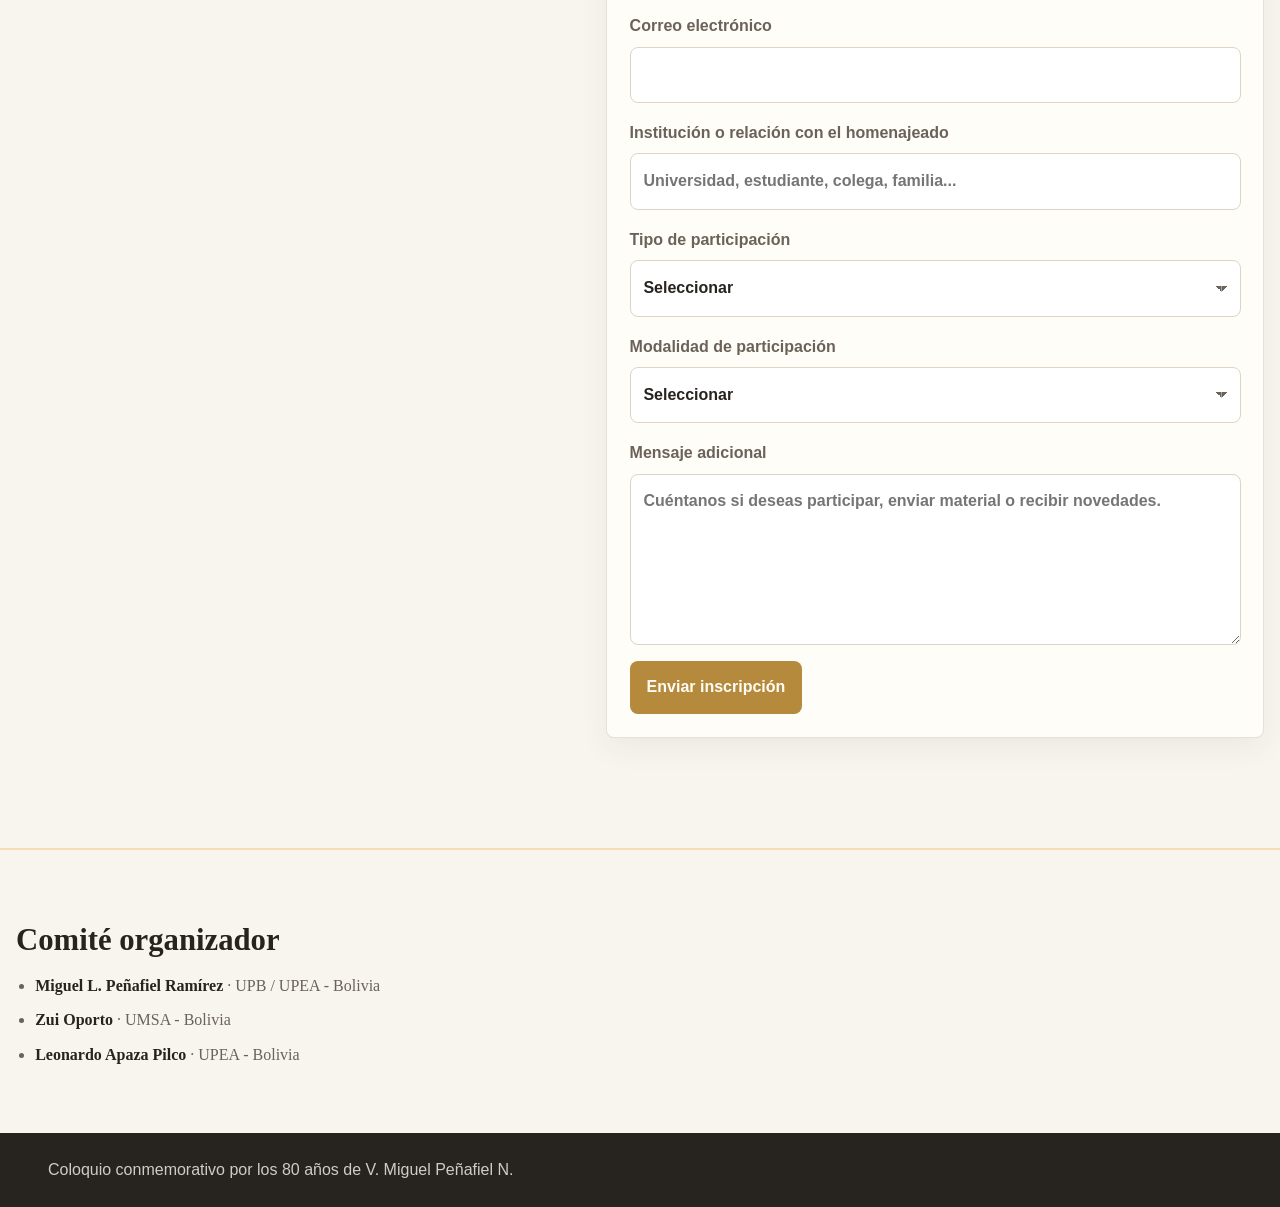
==== commit 72a583e5: "Update index.html updated timetable" ====
--- a/index.html
+++ b/index.html
@@ -149,24 +149,32 @@
        <article class="program-item">
         <time>15:00</time>
         <div>
+          <h3>Pedro Pereyra Padilla / UAM - México</h3>
+          <p>Por definir</p>
+        </div>
+      </article>
+
+      <article class="program-item">
+        <time>15:15</time>
+        <div>
+          <h3>Marcelo Ramírez Ávila / UMSA - Bolivia, UNamur - Bélgica</h3>
+          <p>Por definir</p>
+        </div>
+      </article>
+
+      <article class="program-item">
+        <time>15:30</time>
+        <div>
           <h3>Por definir</h3>
           <p>Por definir</p>
         </div>
       </article>
 
       <article class="program-item">
-        <time>15:30</time>
-        <div>
-          <h3>Por definir</h3>
-          <p>Por definir</p>
-        </div>
-      </article>
-
-      <article class="program-item">
         <time>16:00</time>
         <div>
           <h3>Zui Oporto / UMSA - Bolivia</h3>
-          <p>Revisión de tesis doctoral del Dr. V. M. Peñafiel</p>
+          <p>"Formalismo canónico para partículas relativistas": una tesis y su legado</p>
         </div>
       </article>
 
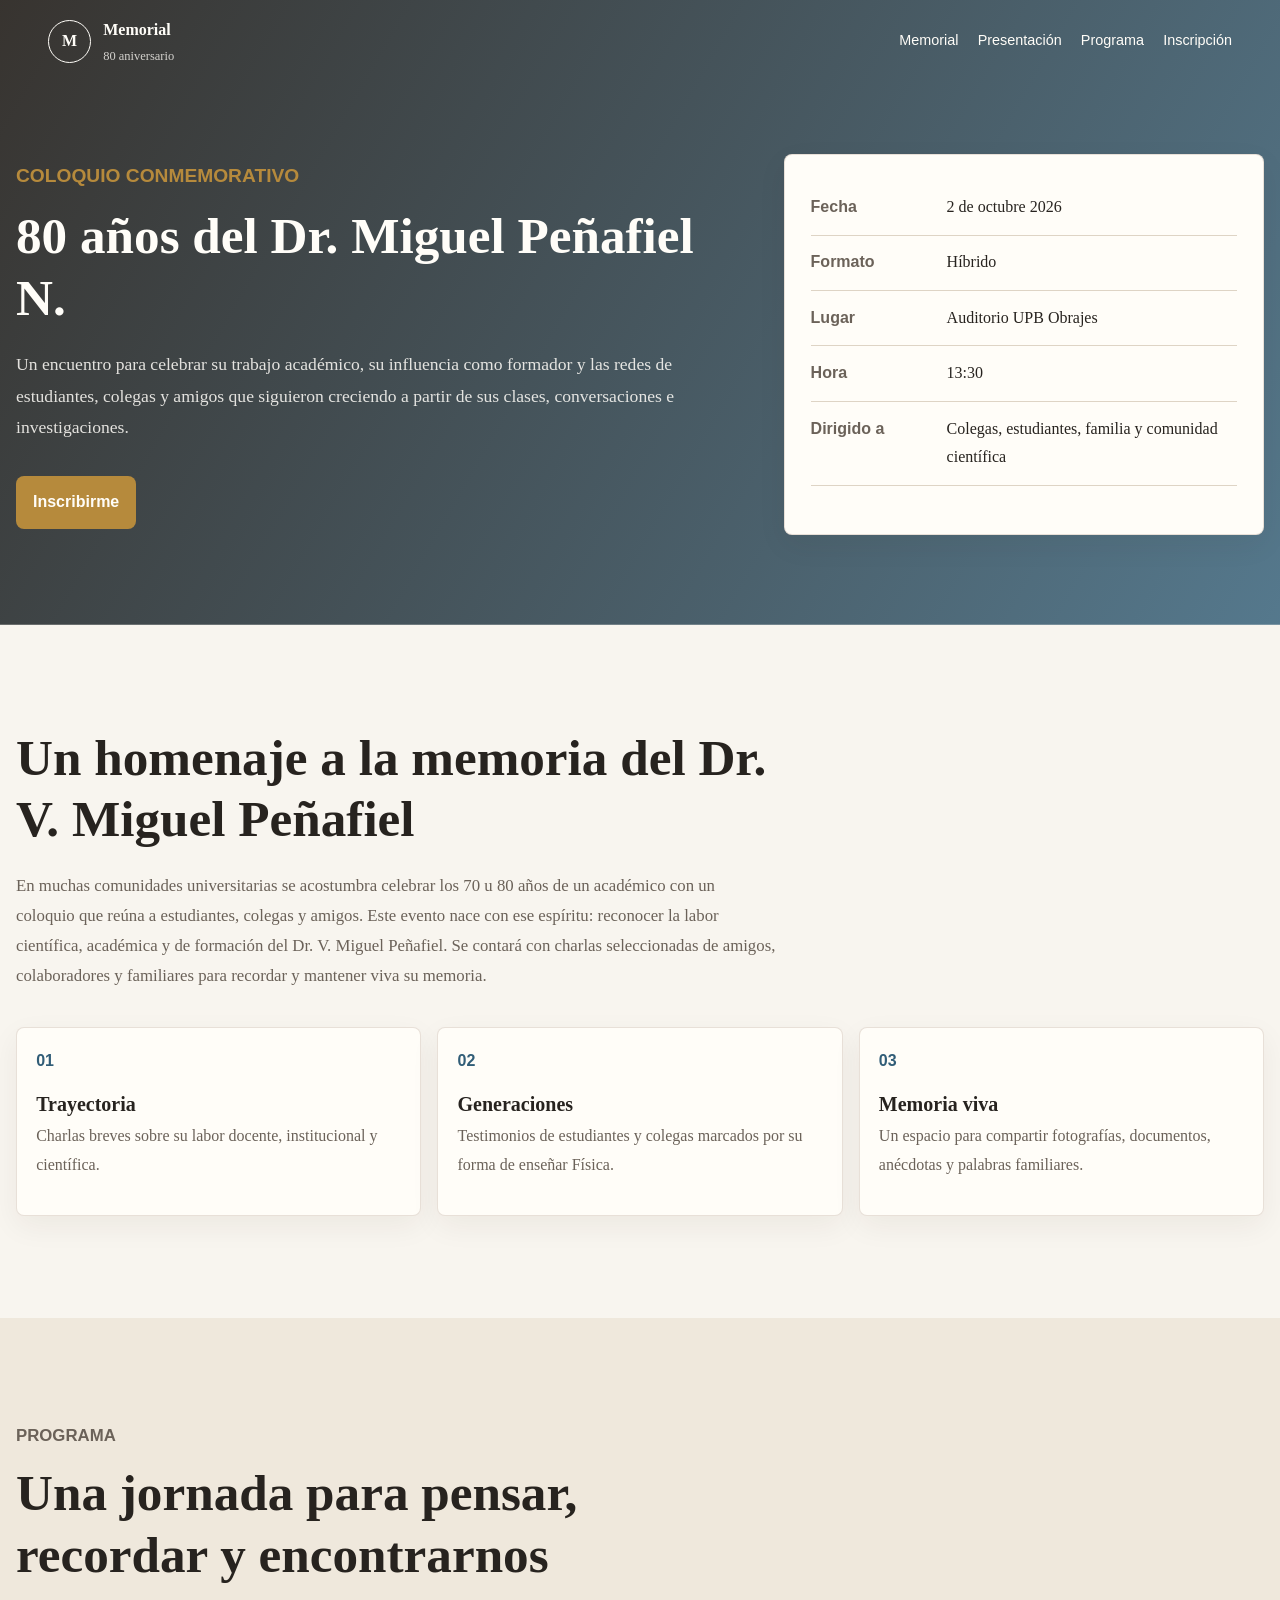
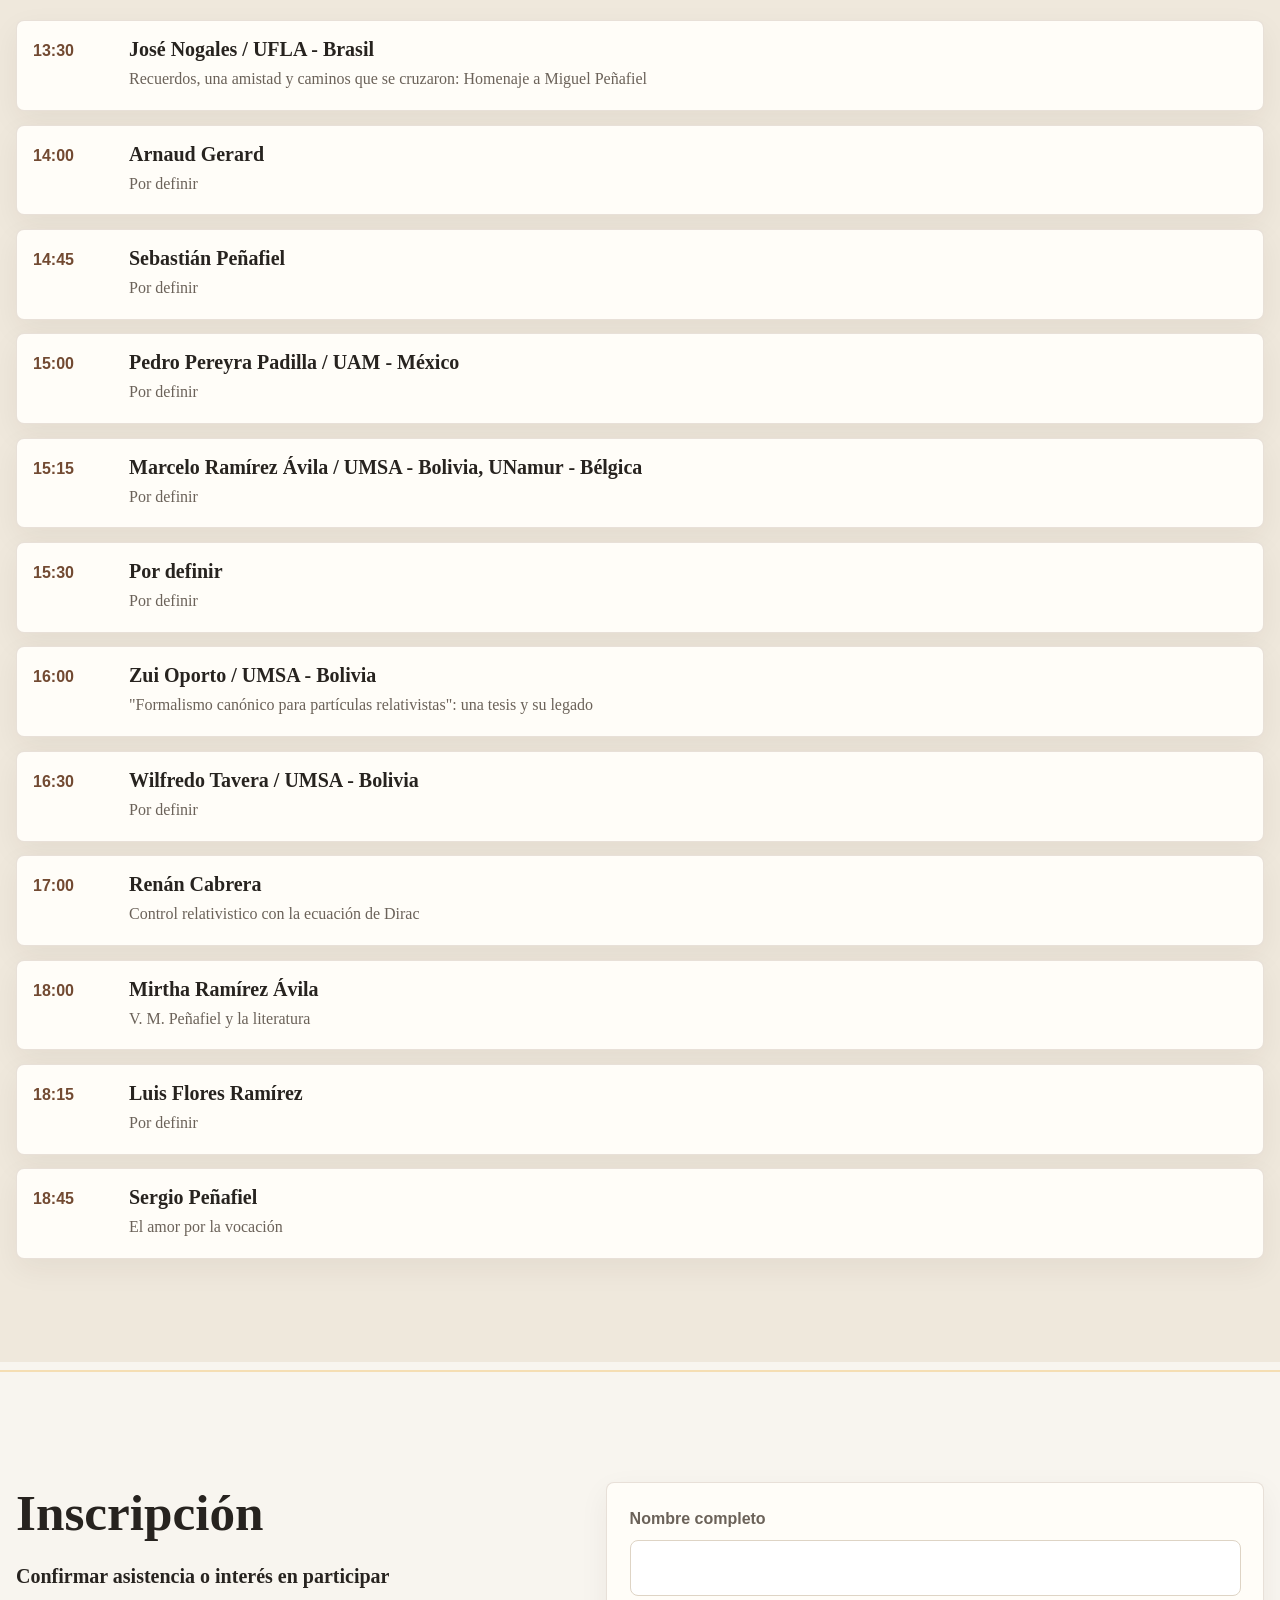
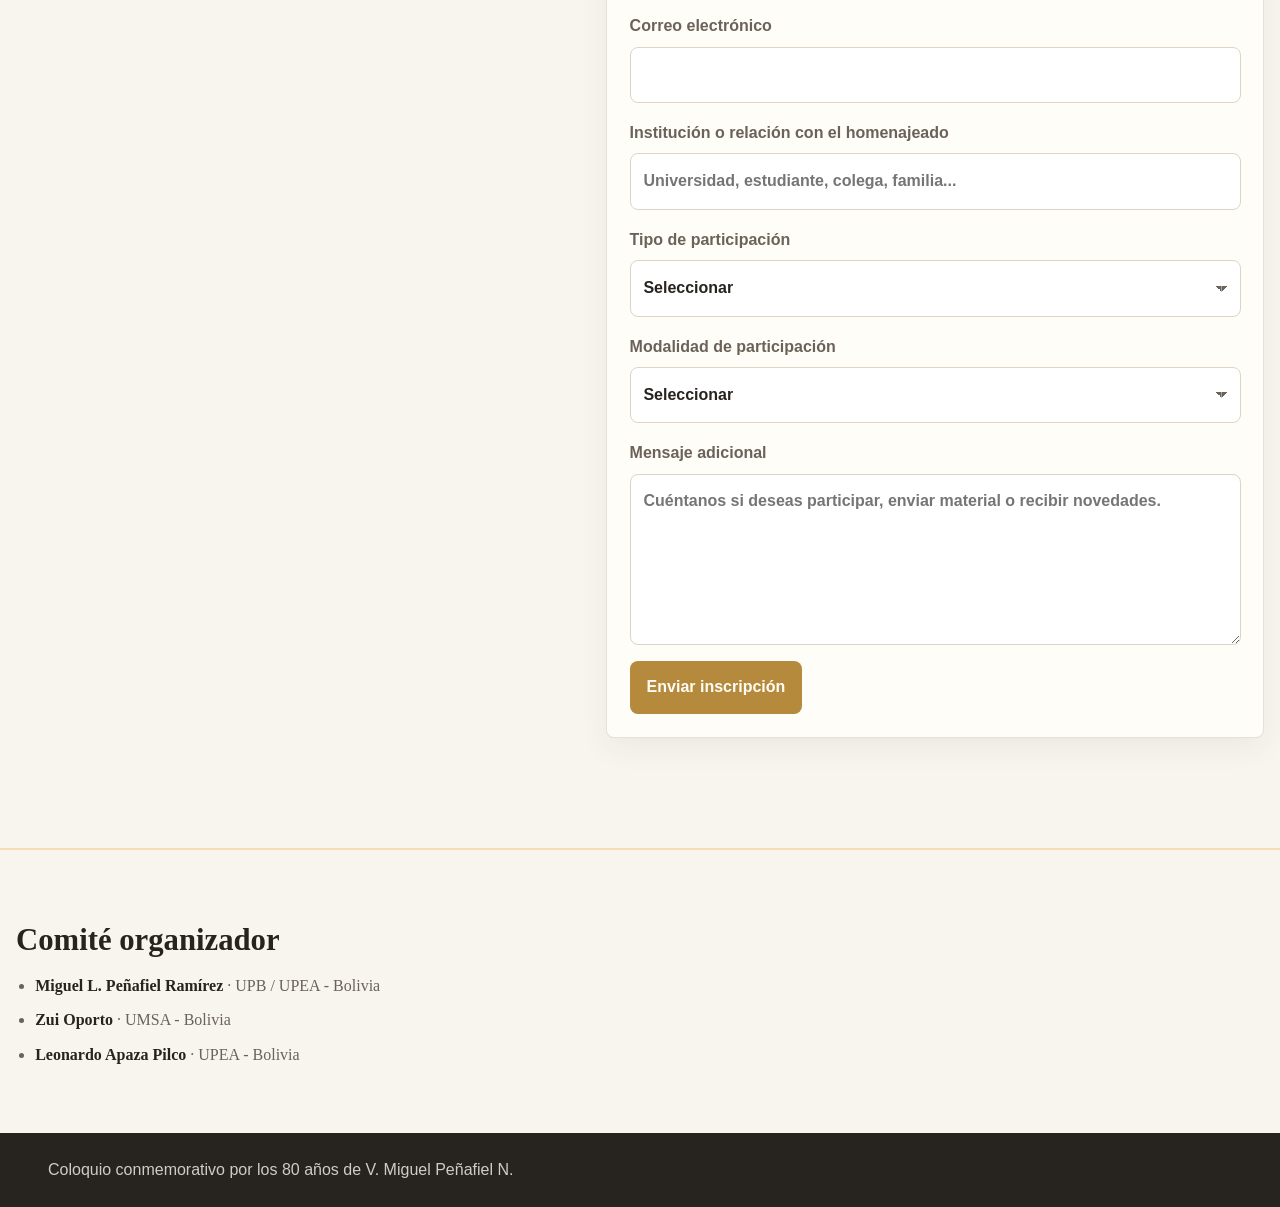
==== commit 111a2359: "Update index.html Sergio Penafiel's talk" ====
--- a/index.html
+++ b/index.html
@@ -214,7 +214,7 @@
         <time>18:45</time>
         <div>
           <h3>Sergio Peñafiel</h3>
-          <p>Por definir</p>
+          <p>El amor por la vocación</p>
         </div>
       </article>
     </div>
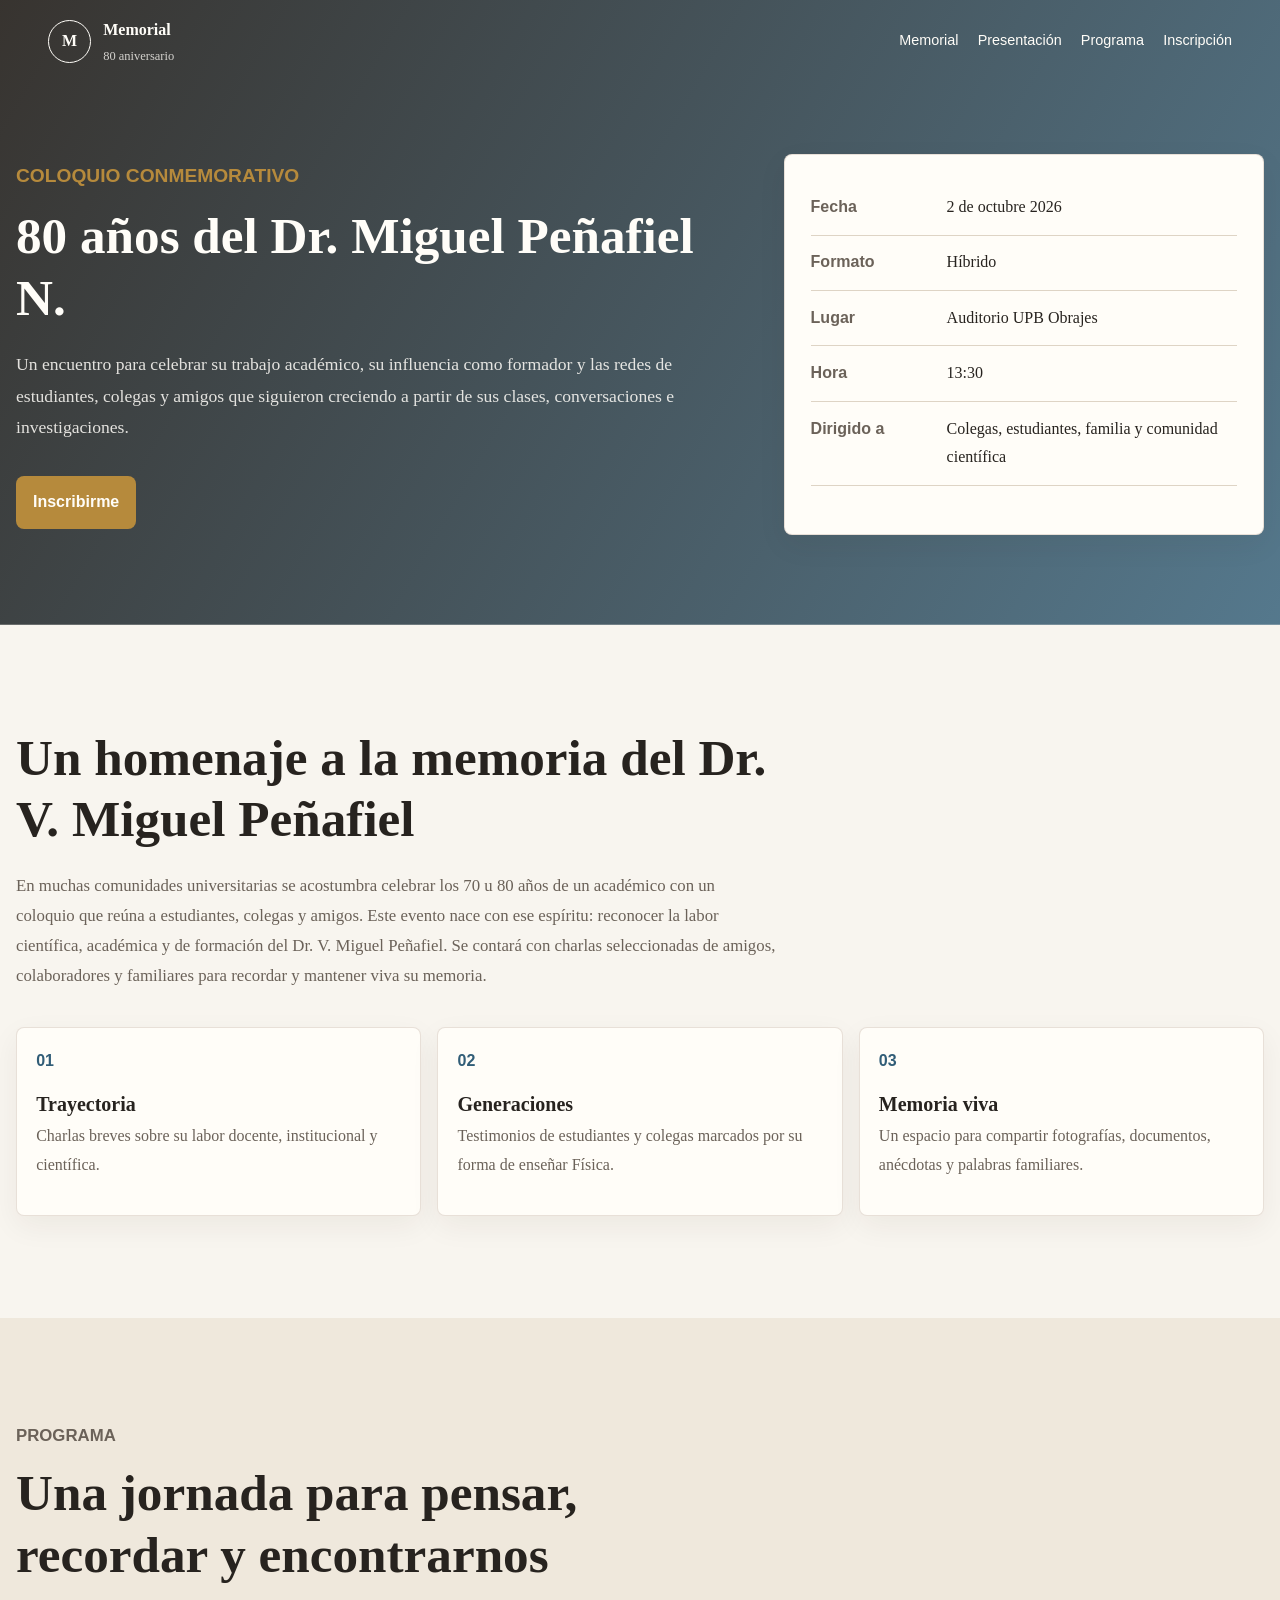
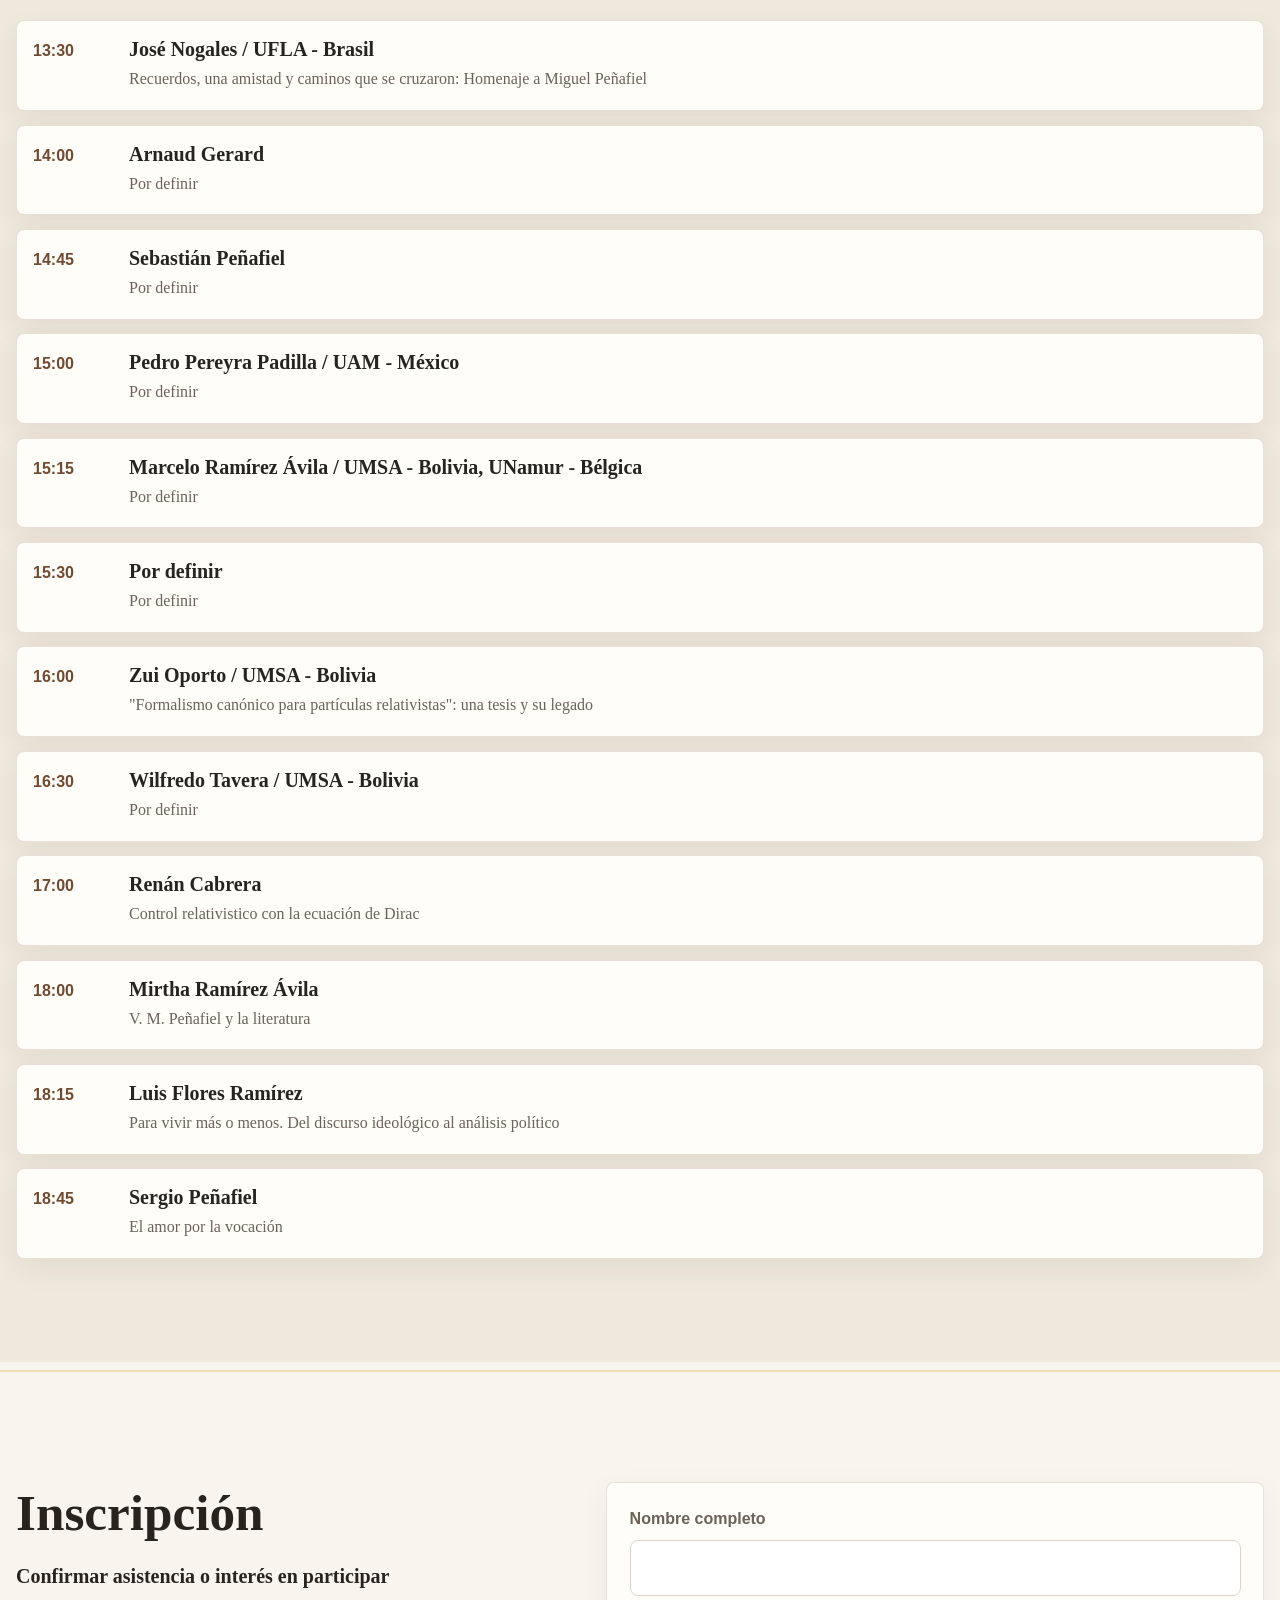
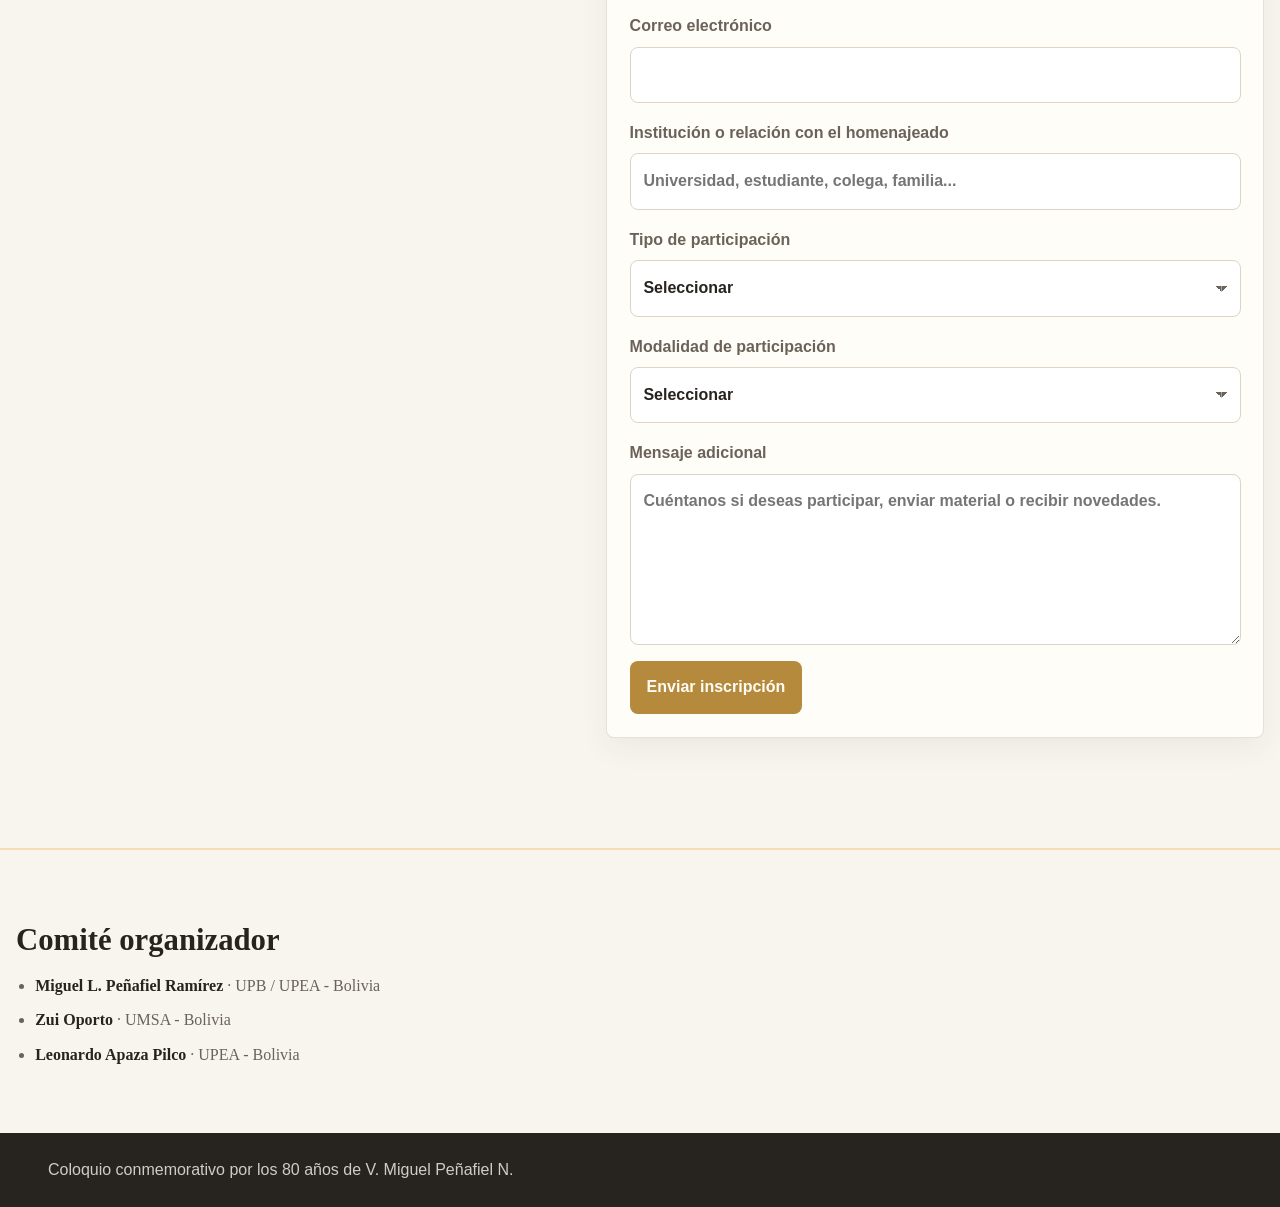
==== commit ece26cb3: "Update index.html Luis Flores update" ====
--- a/index.html
+++ b/index.html
@@ -206,7 +206,7 @@
         <time>18:15</time>
         <div>
           <h3>Luis Flores Ramírez</h3>
-          <p>Por definir</p>
+          <p>Para vivir más o menos. Del discurso ideológico al análisis político</p>
         </div>
       </article>
 
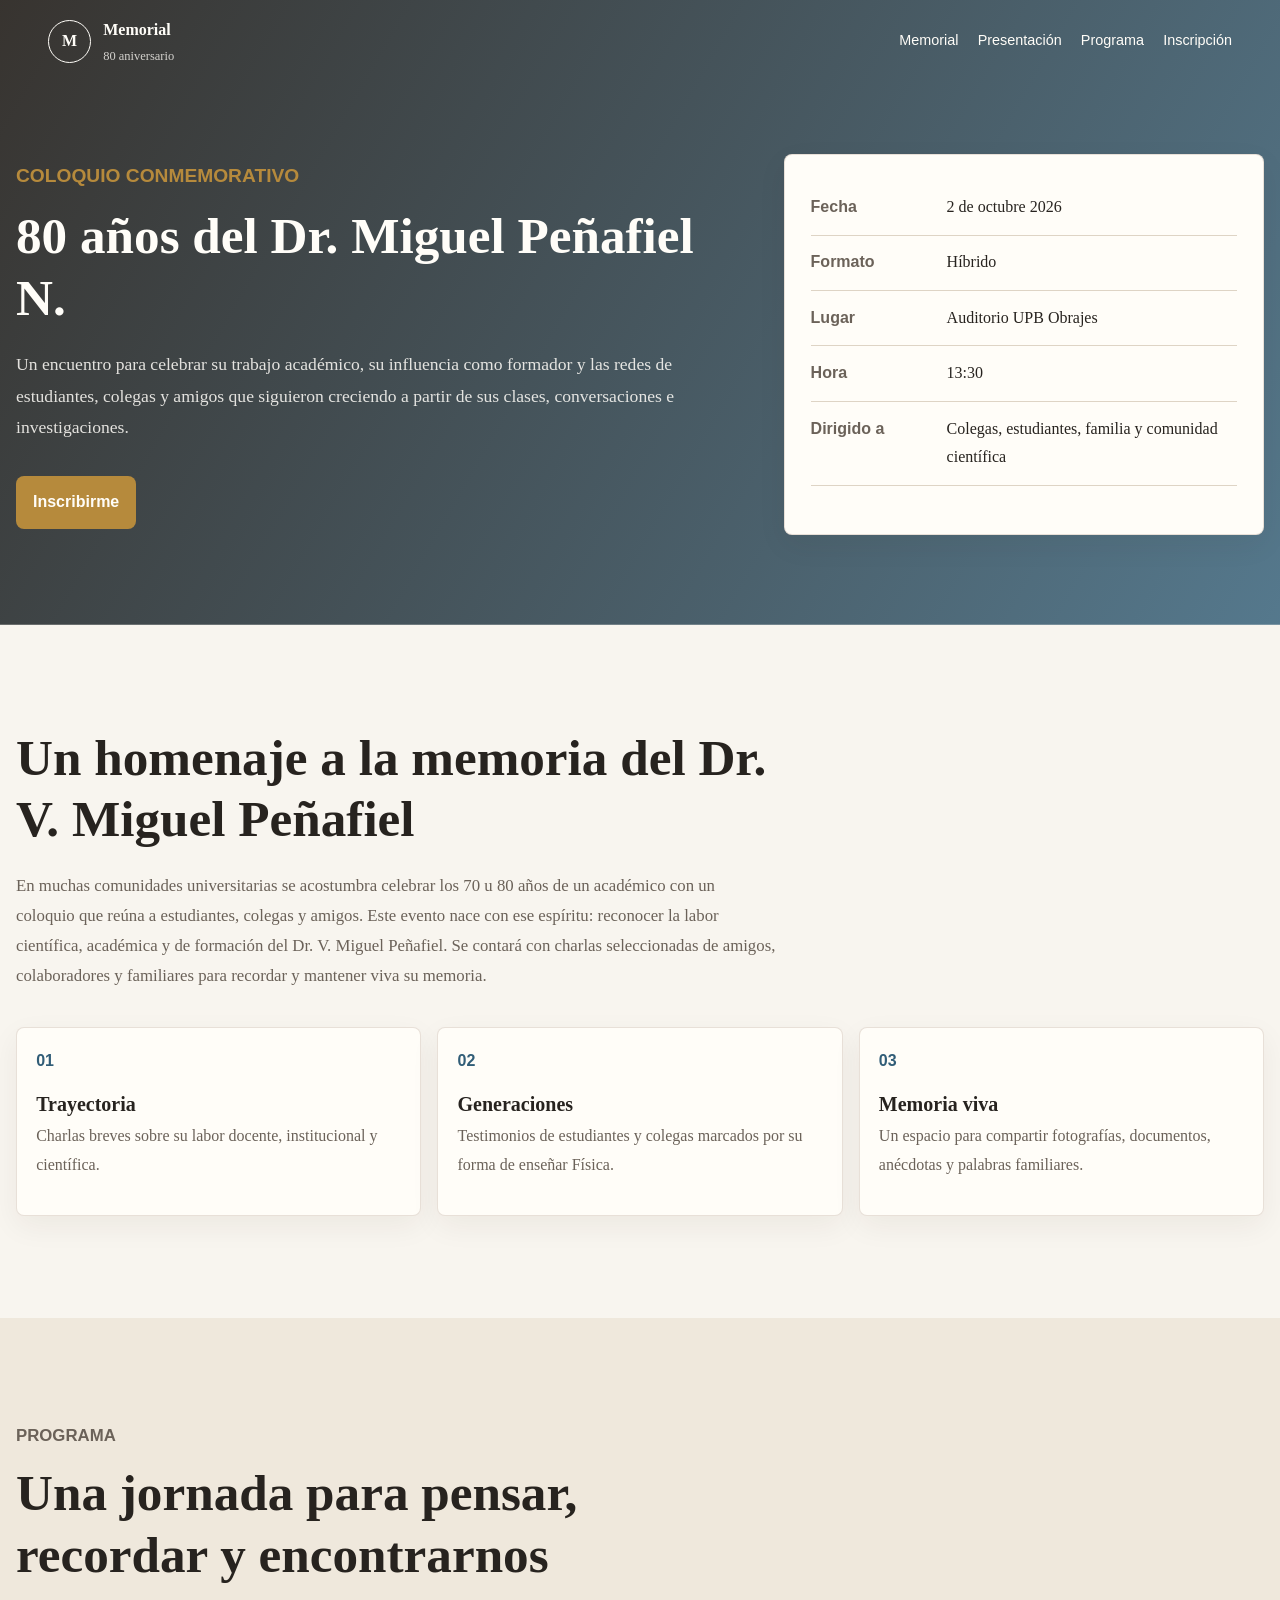
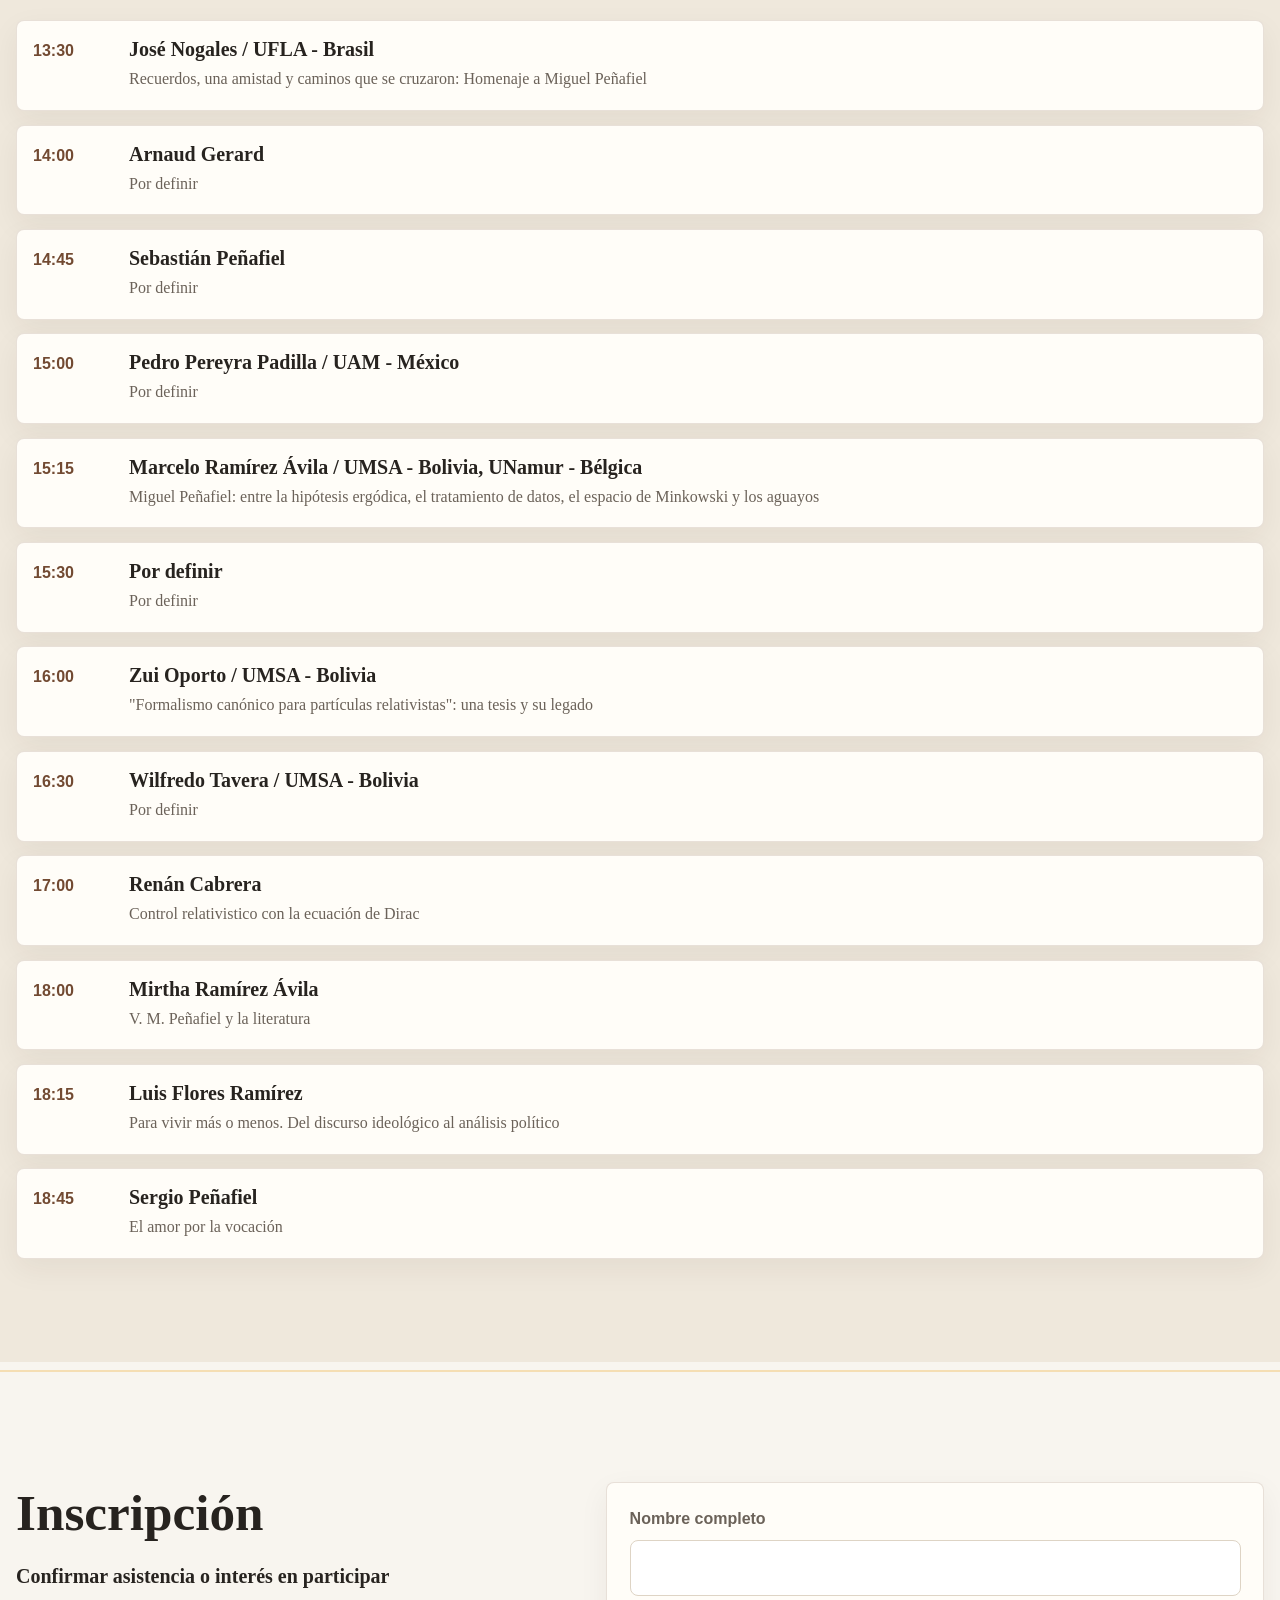
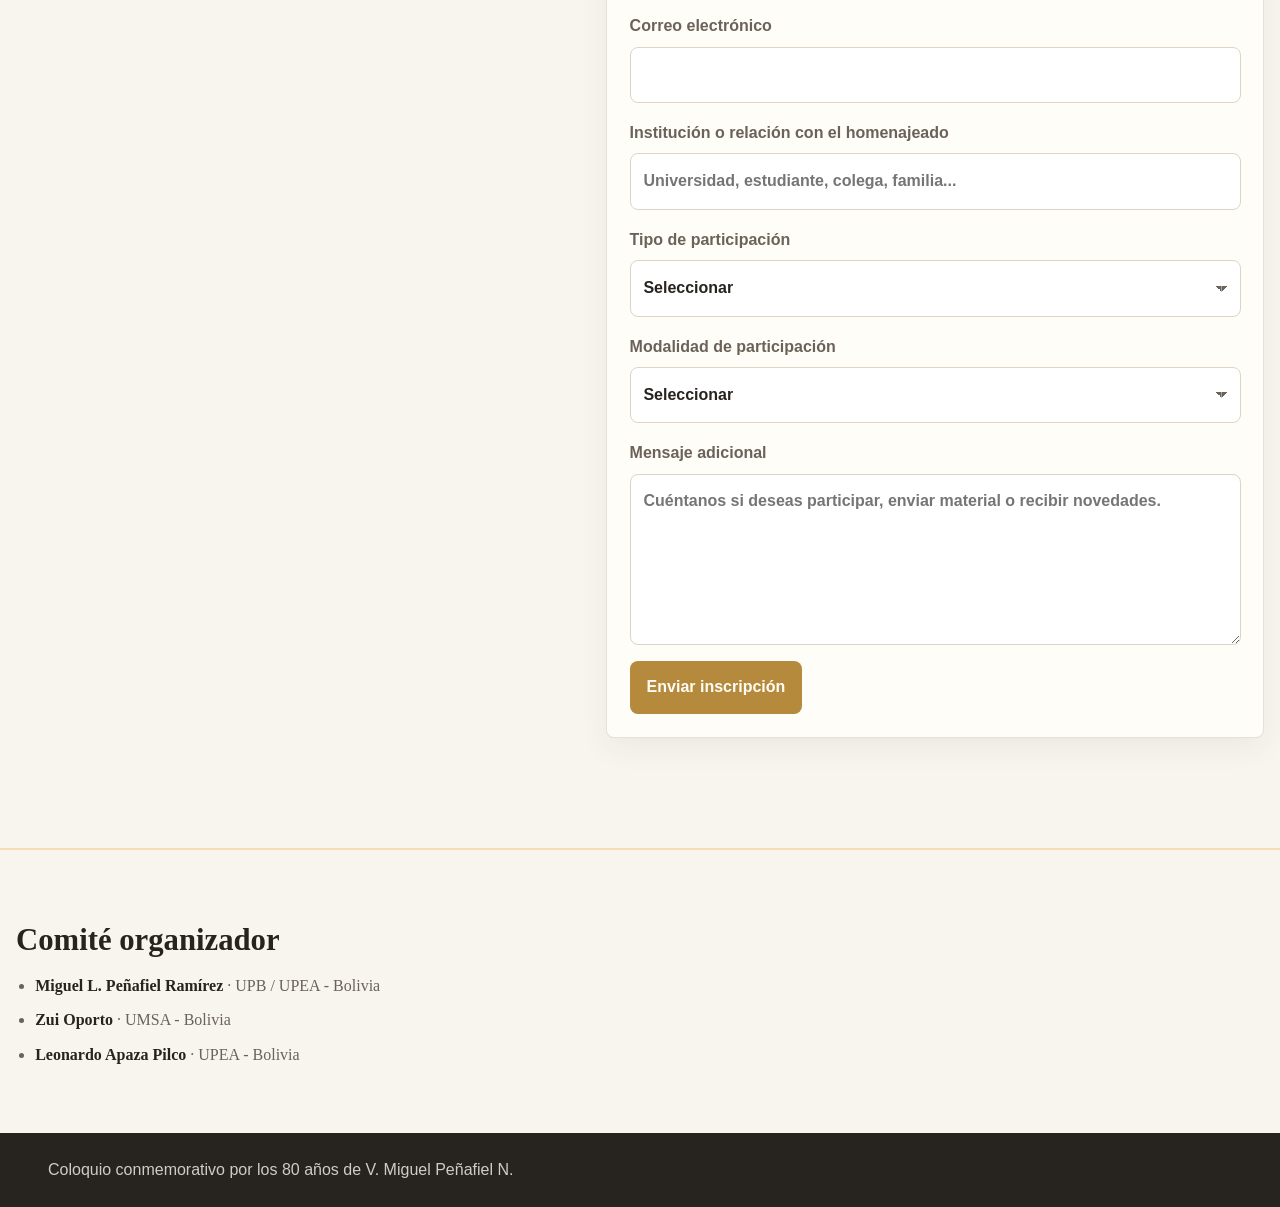
==== commit 051a78d5: "Update index.html Marcelo's timetable" ====
--- a/index.html
+++ b/index.html
@@ -158,7 +158,7 @@
         <time>15:15</time>
         <div>
           <h3>Marcelo Ramírez Ávila / UMSA - Bolivia, UNamur - Bélgica</h3>
-          <p>Por definir</p>
+          <p> Miguel Peñafiel: entre la hipótesis ergódica, el tratamiento de datos, el espacio de Minkowski y los aguayos</p>
         </div>
       </article>
 
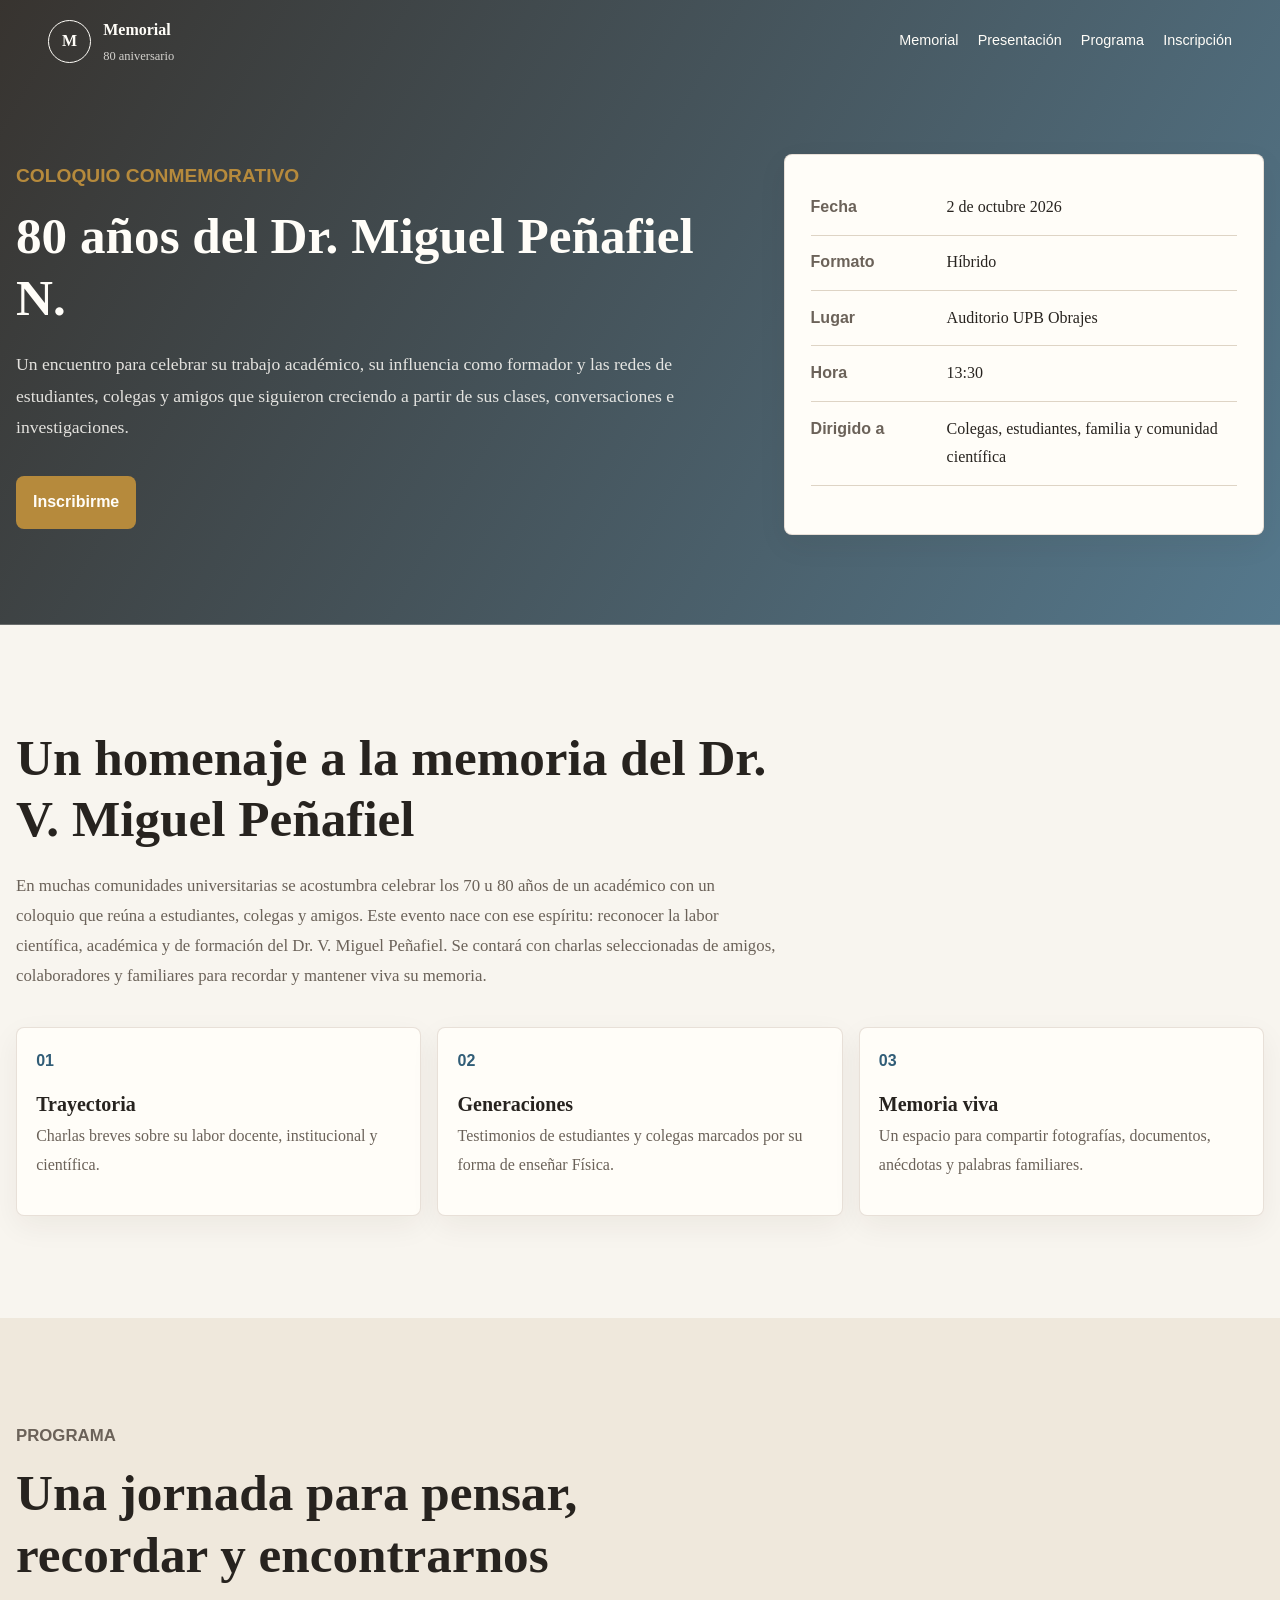
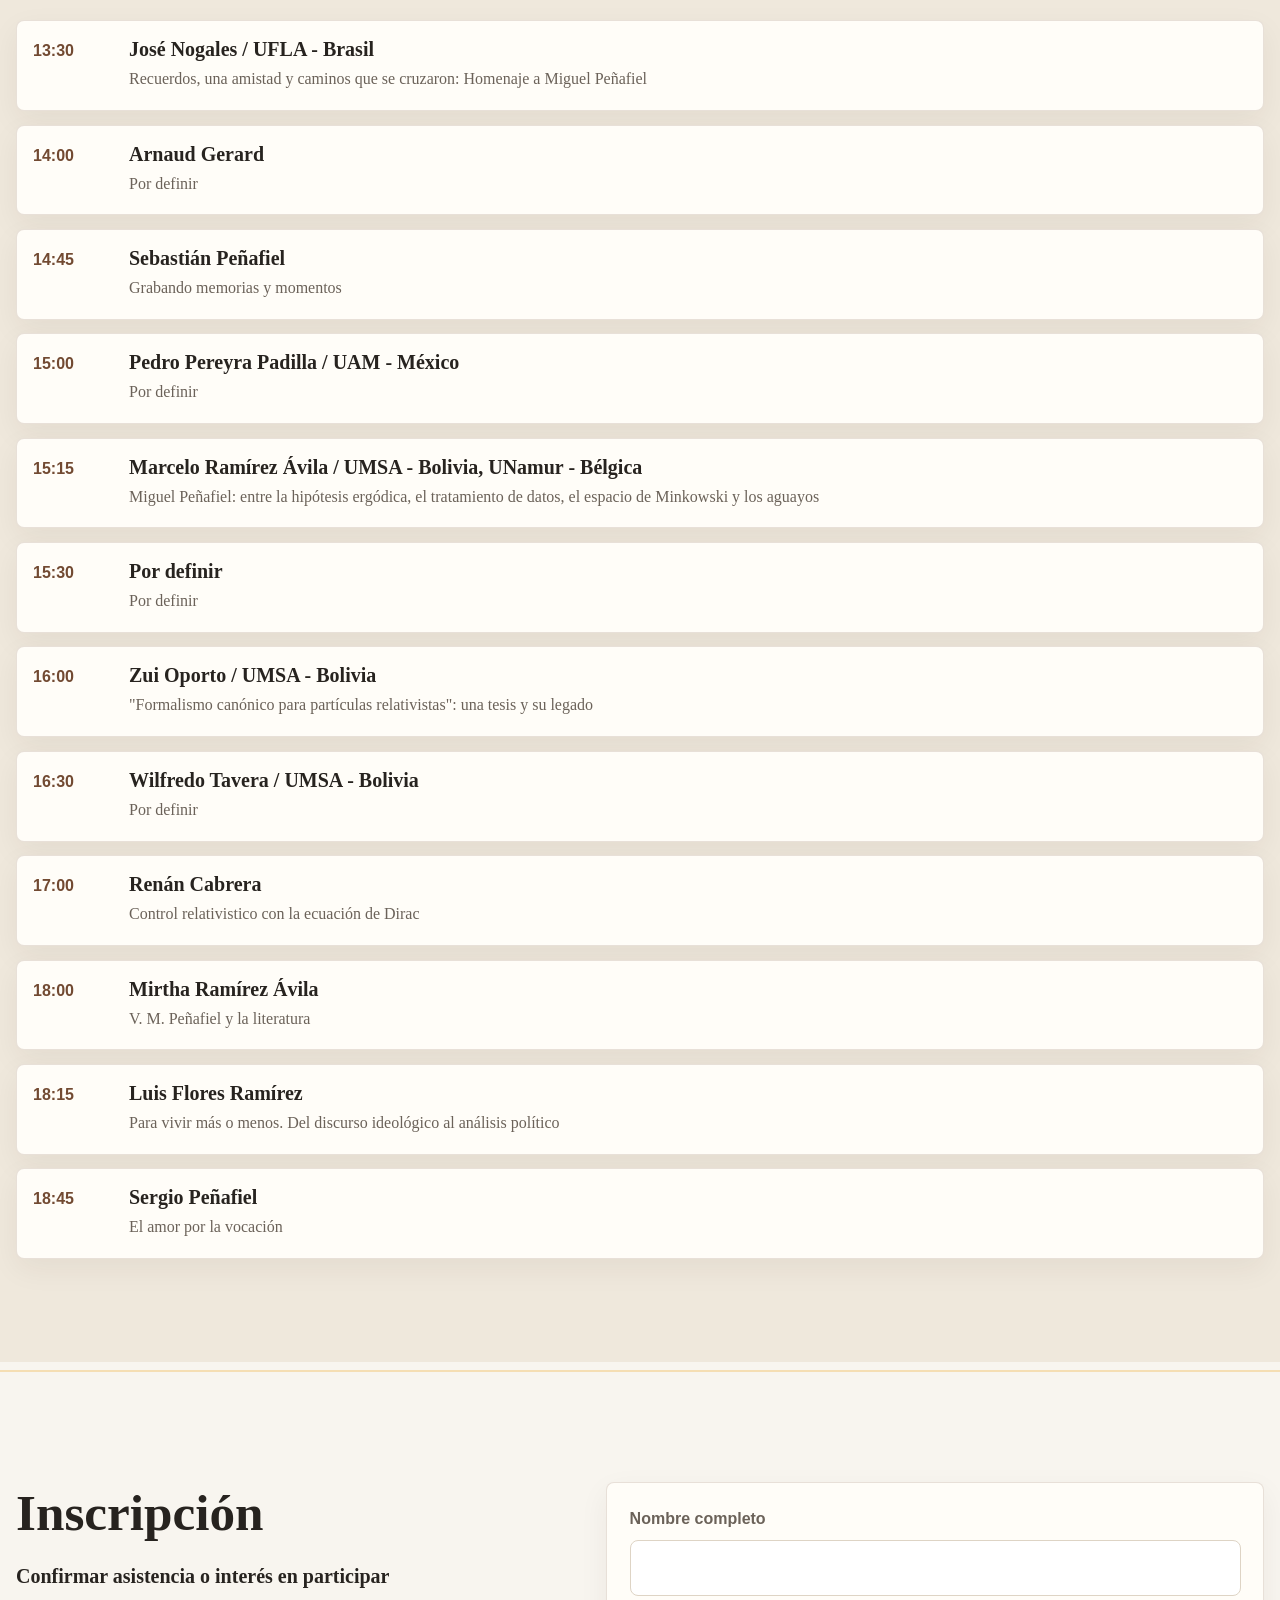
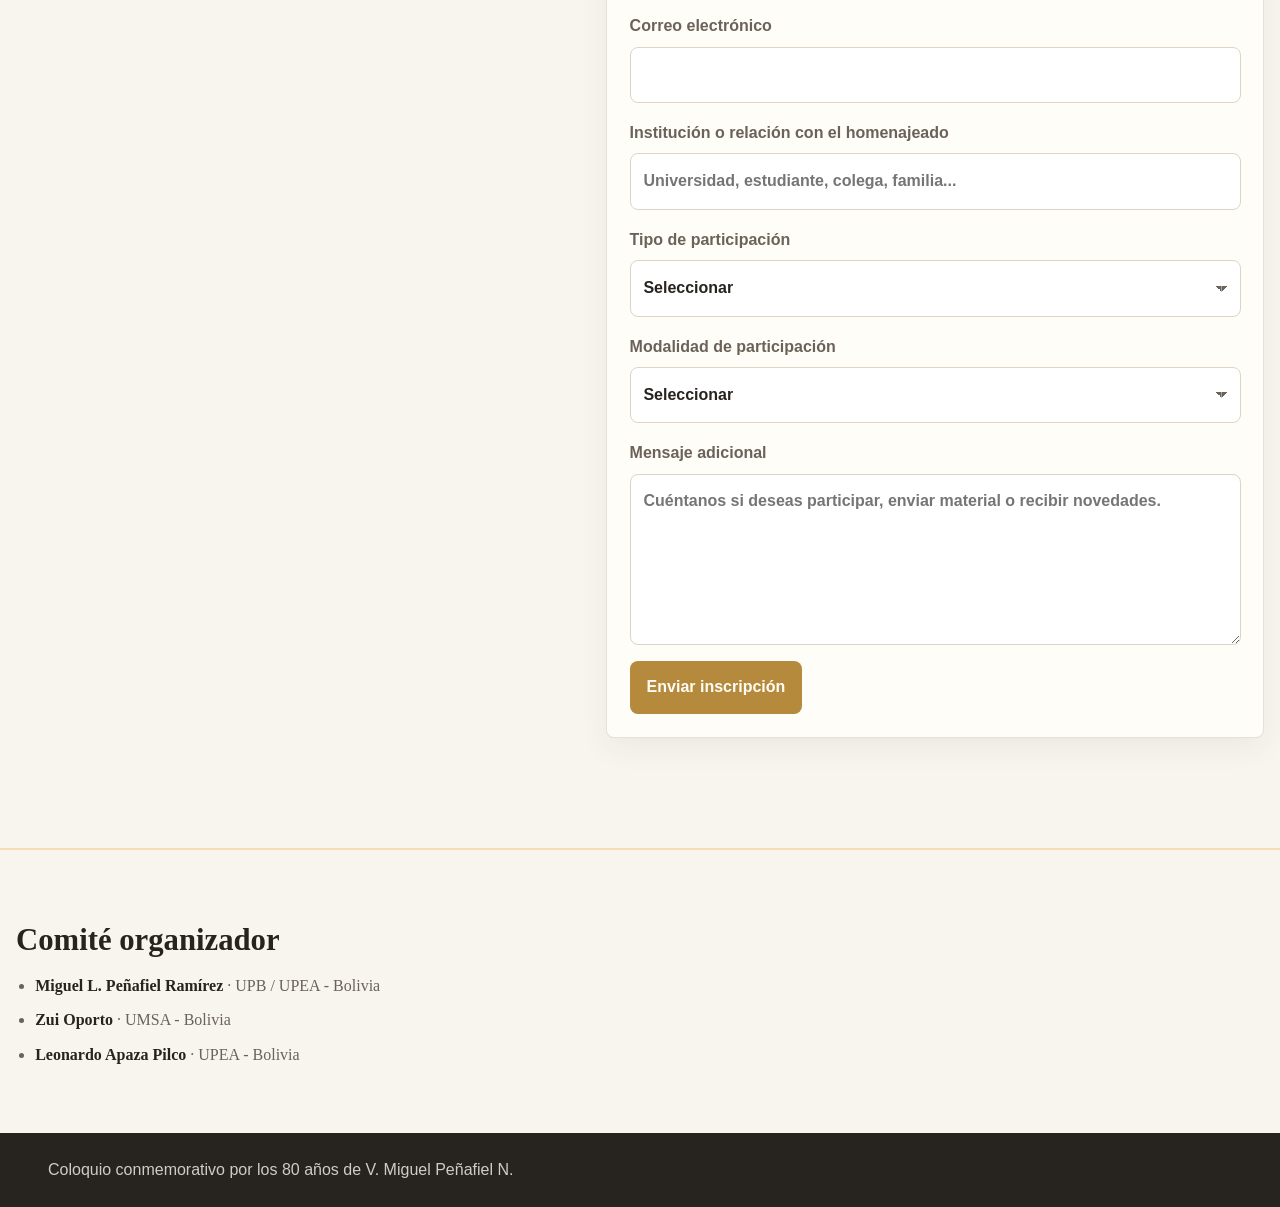
==== commit 23a9cf12: "Update index.html Sebastian's talk" ====
--- a/index.html
+++ b/index.html
@@ -142,7 +142,7 @@
         <time>14:45</time>
         <div>
           <h3>Sebastián Peñafiel</h3>
-          <p> Por definir</p>
+          <p> Grabando memorias y momentos</p>
         </div>
       </article>
 
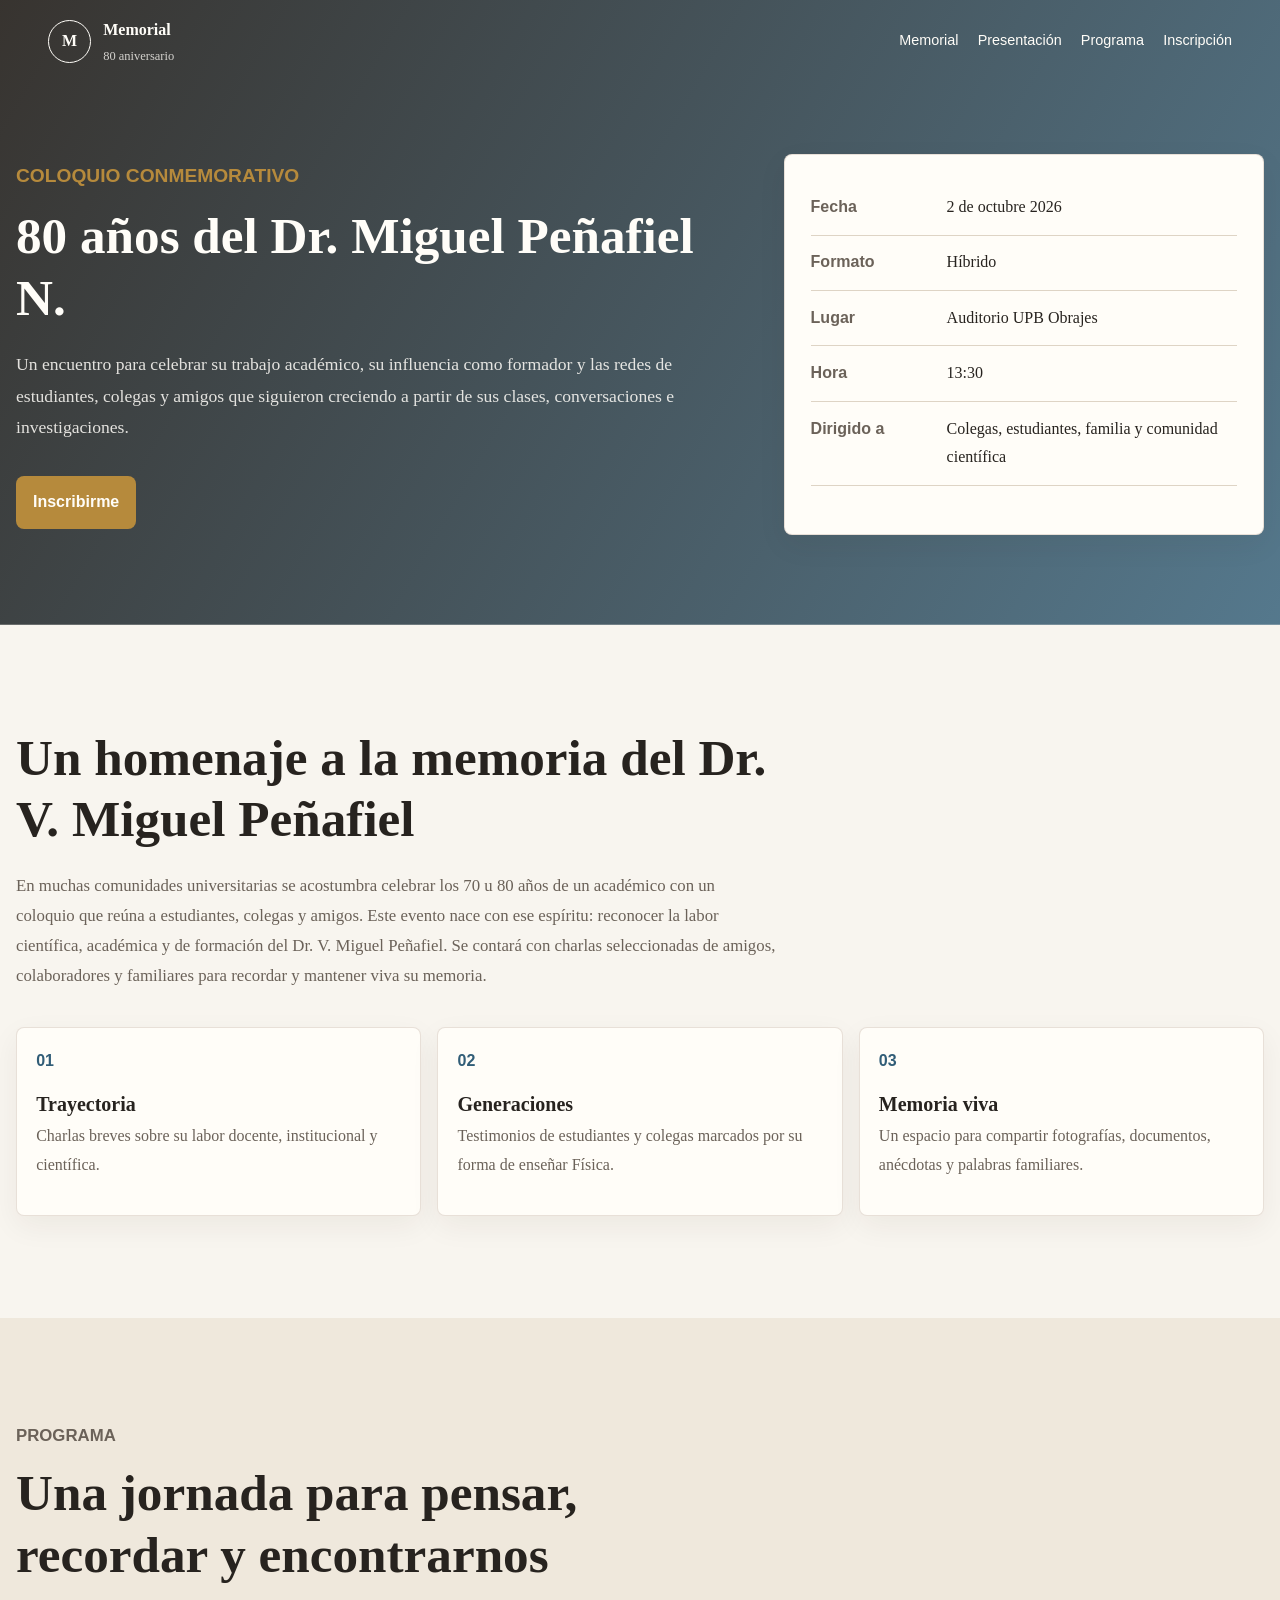
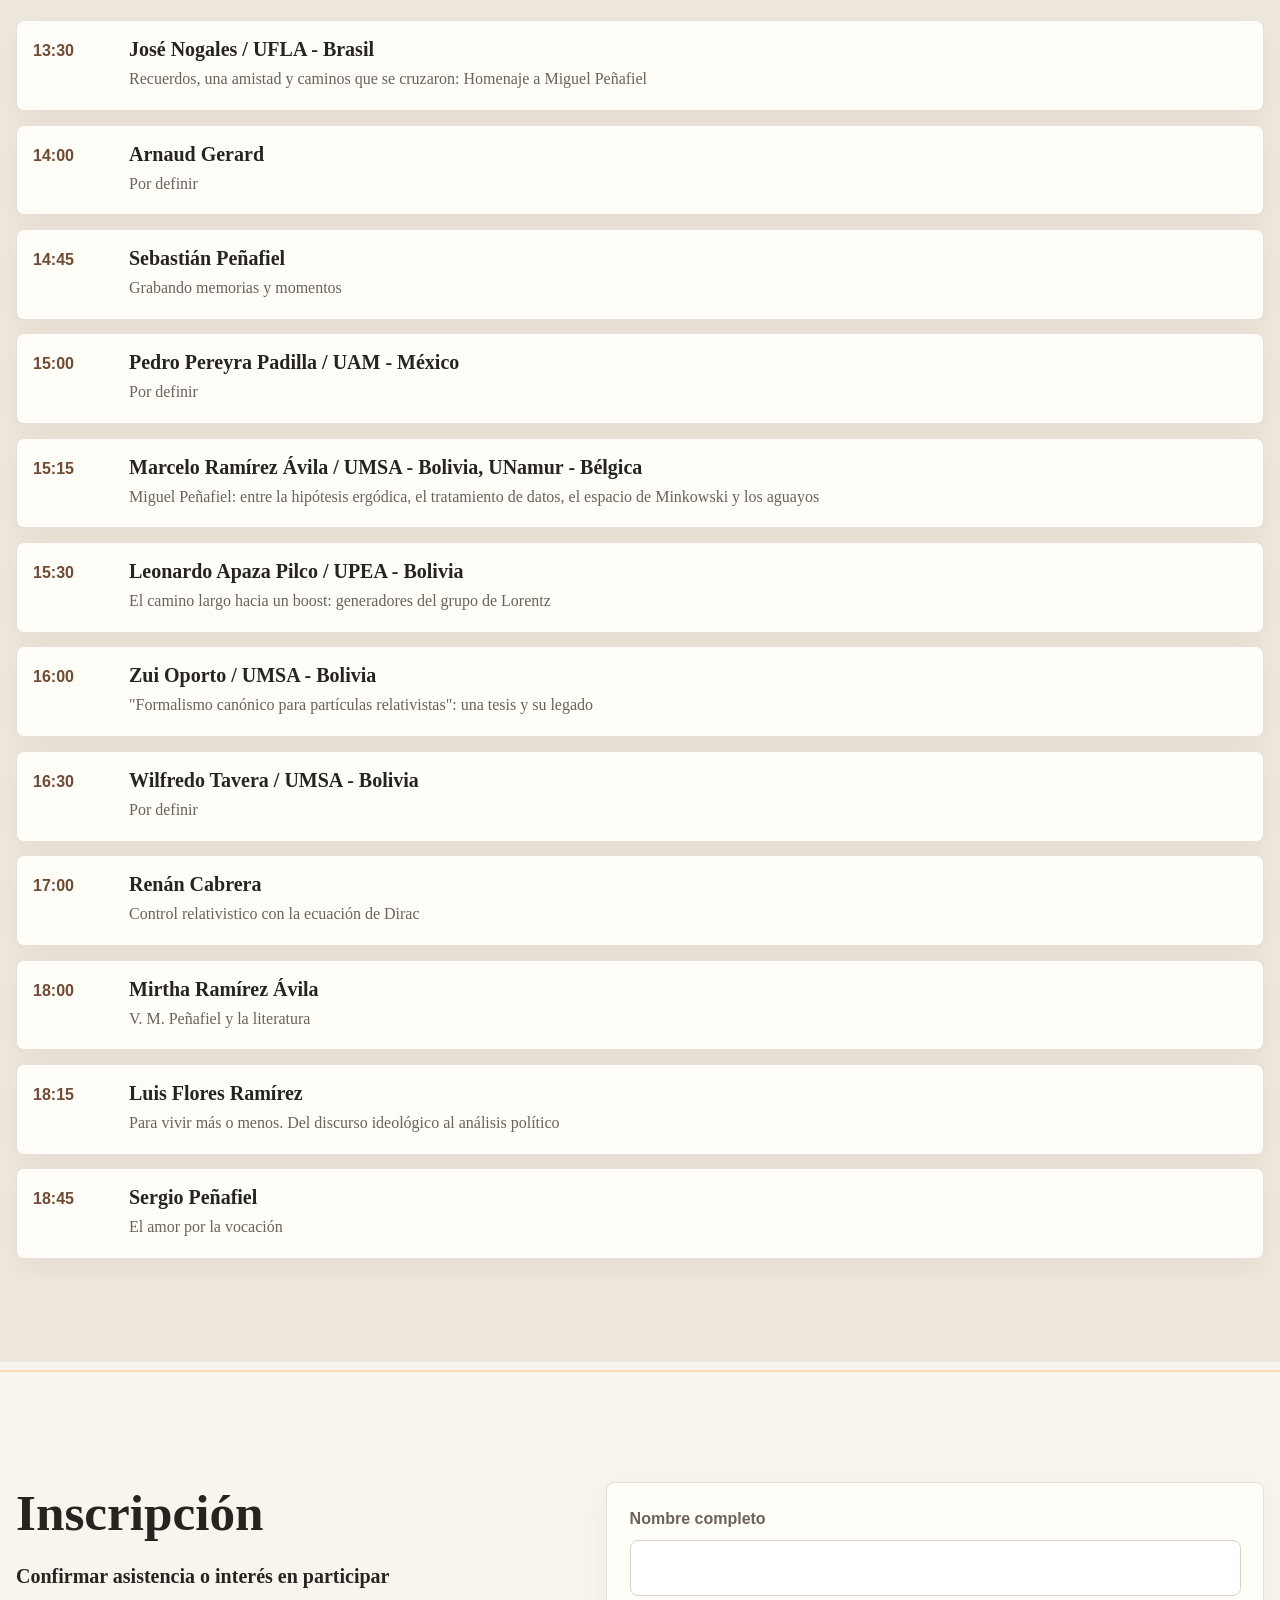
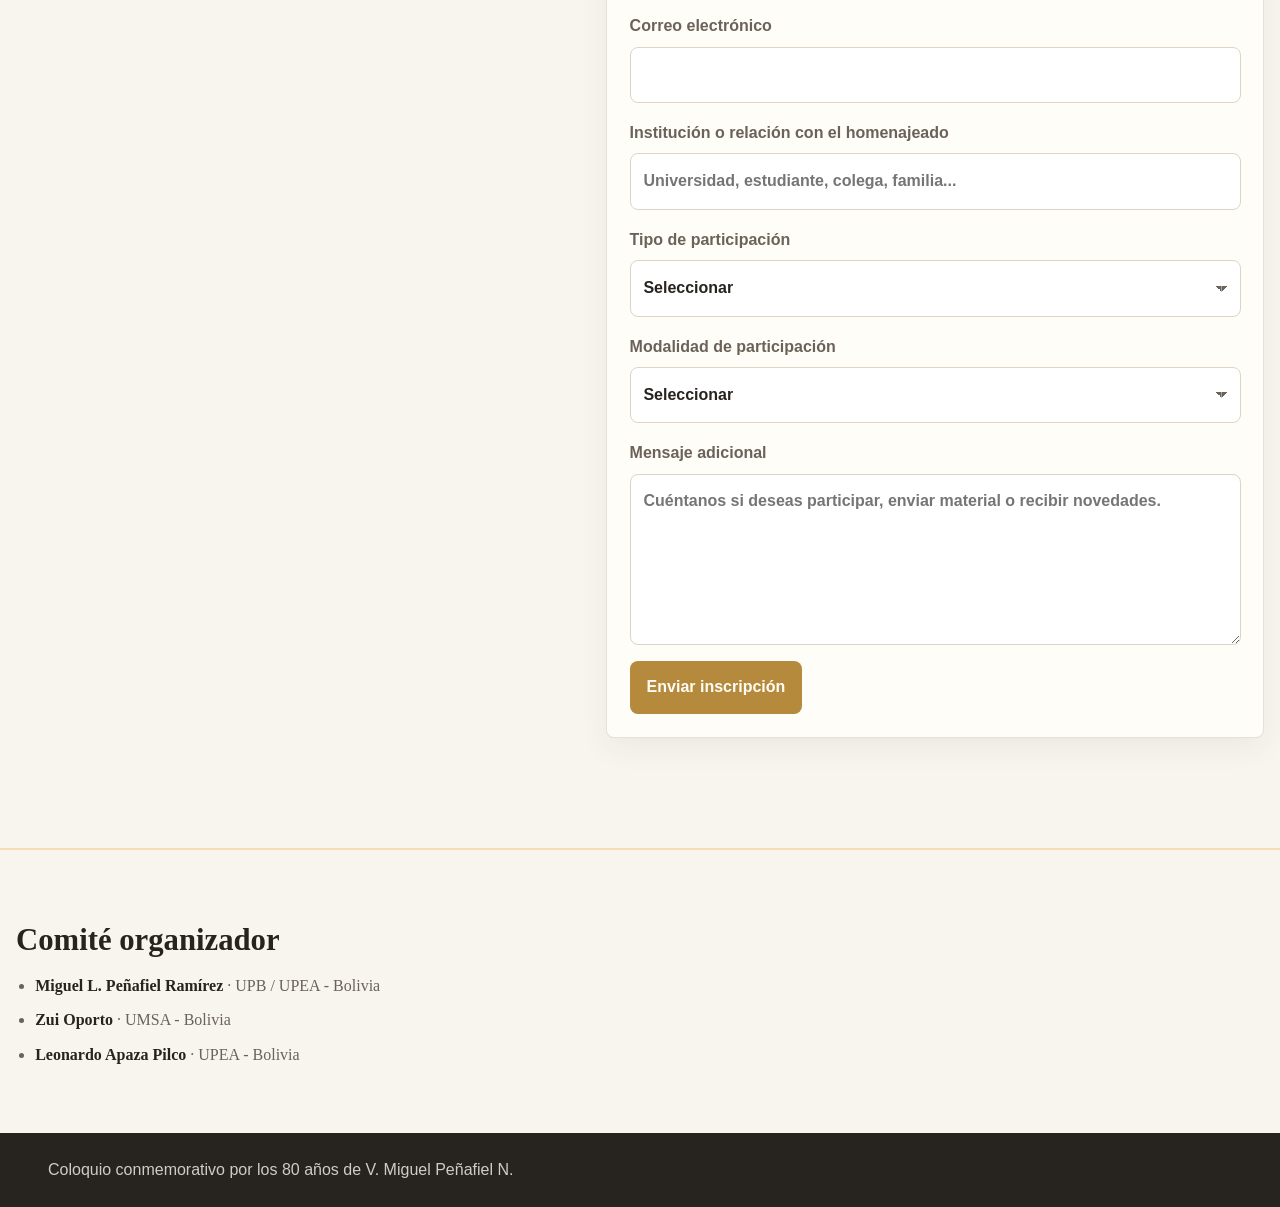
==== commit f5192124: "Update index.html Leonardo's talk" ====
--- a/index.html
+++ b/index.html
@@ -165,8 +165,8 @@
       <article class="program-item">
         <time>15:30</time>
         <div>
-          <h3>Por definir</h3>
-          <p>Por definir</p>
+          <h3>Leonardo Apaza Pilco / UPEA - Bolivia</h3>
+          <p>El camino largo hacia un boost: generadores del grupo de Lorentz</p>
         </div>
       </article>
 
